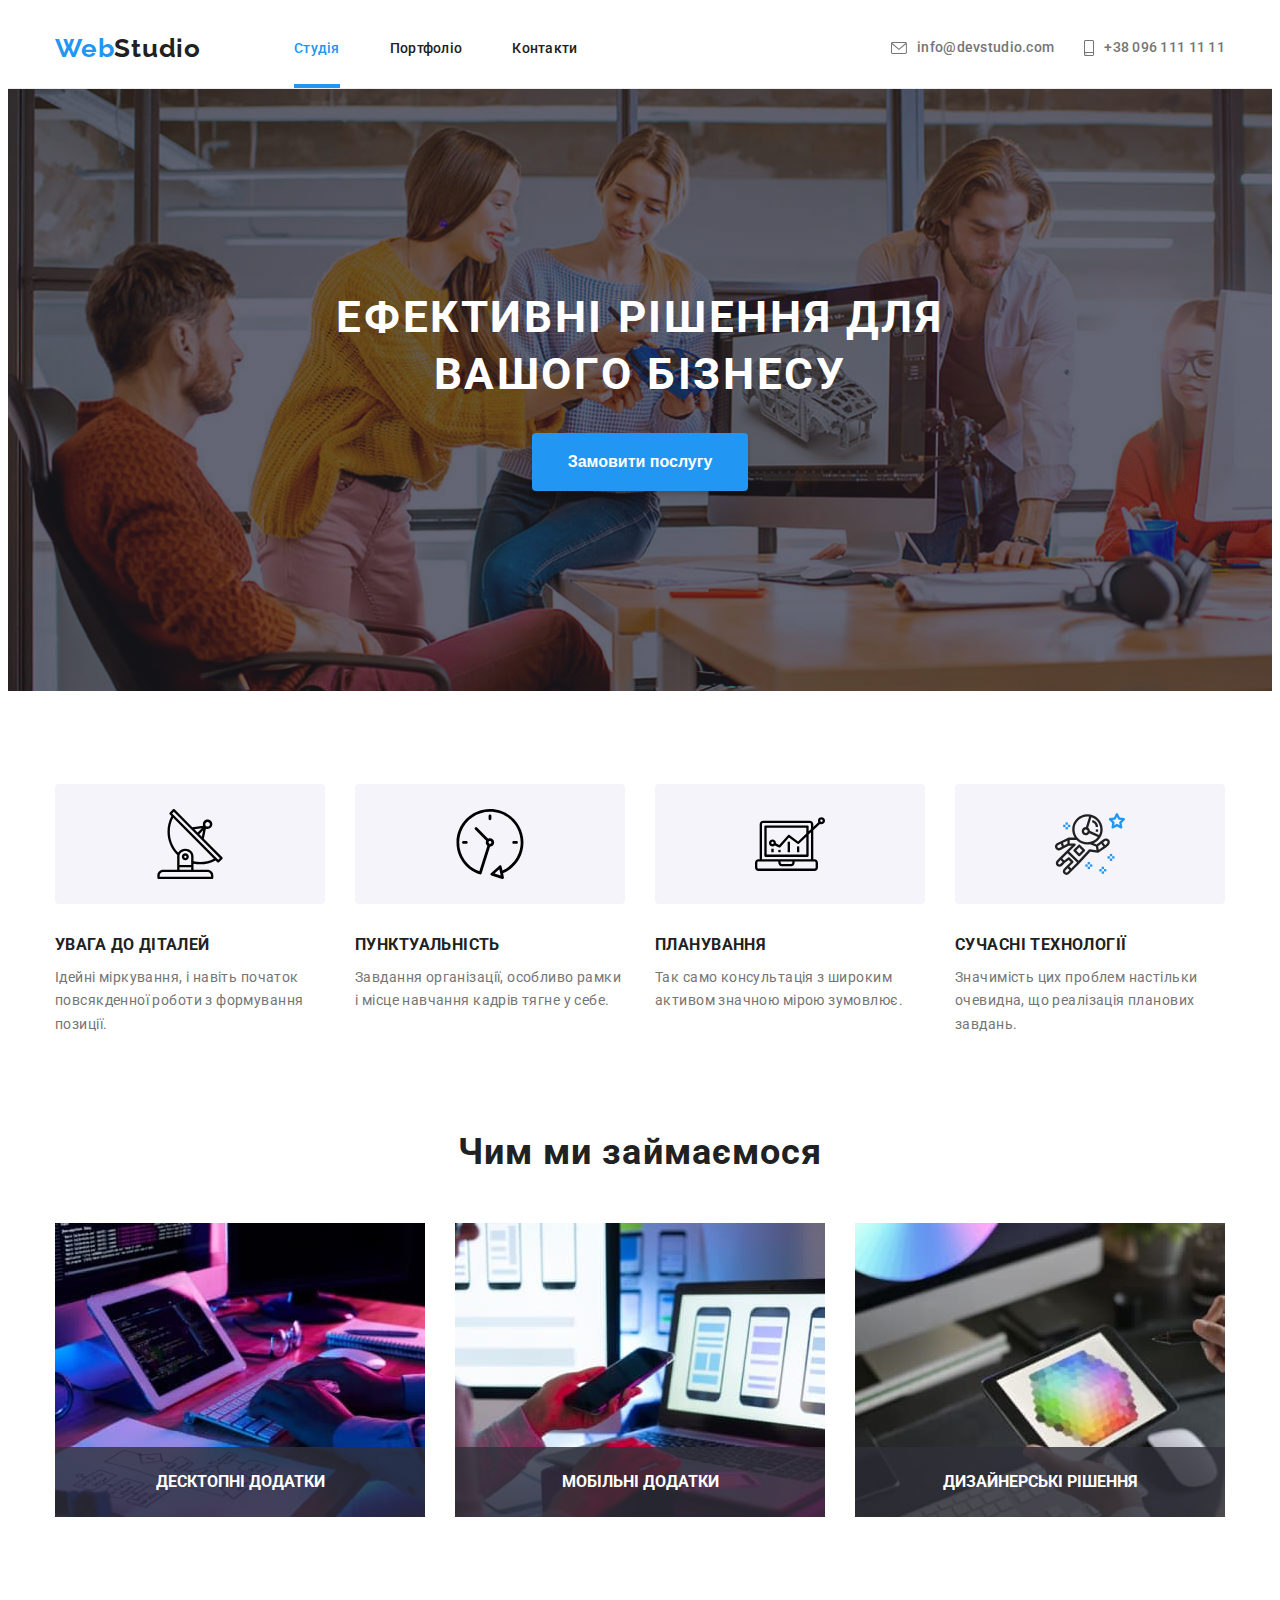
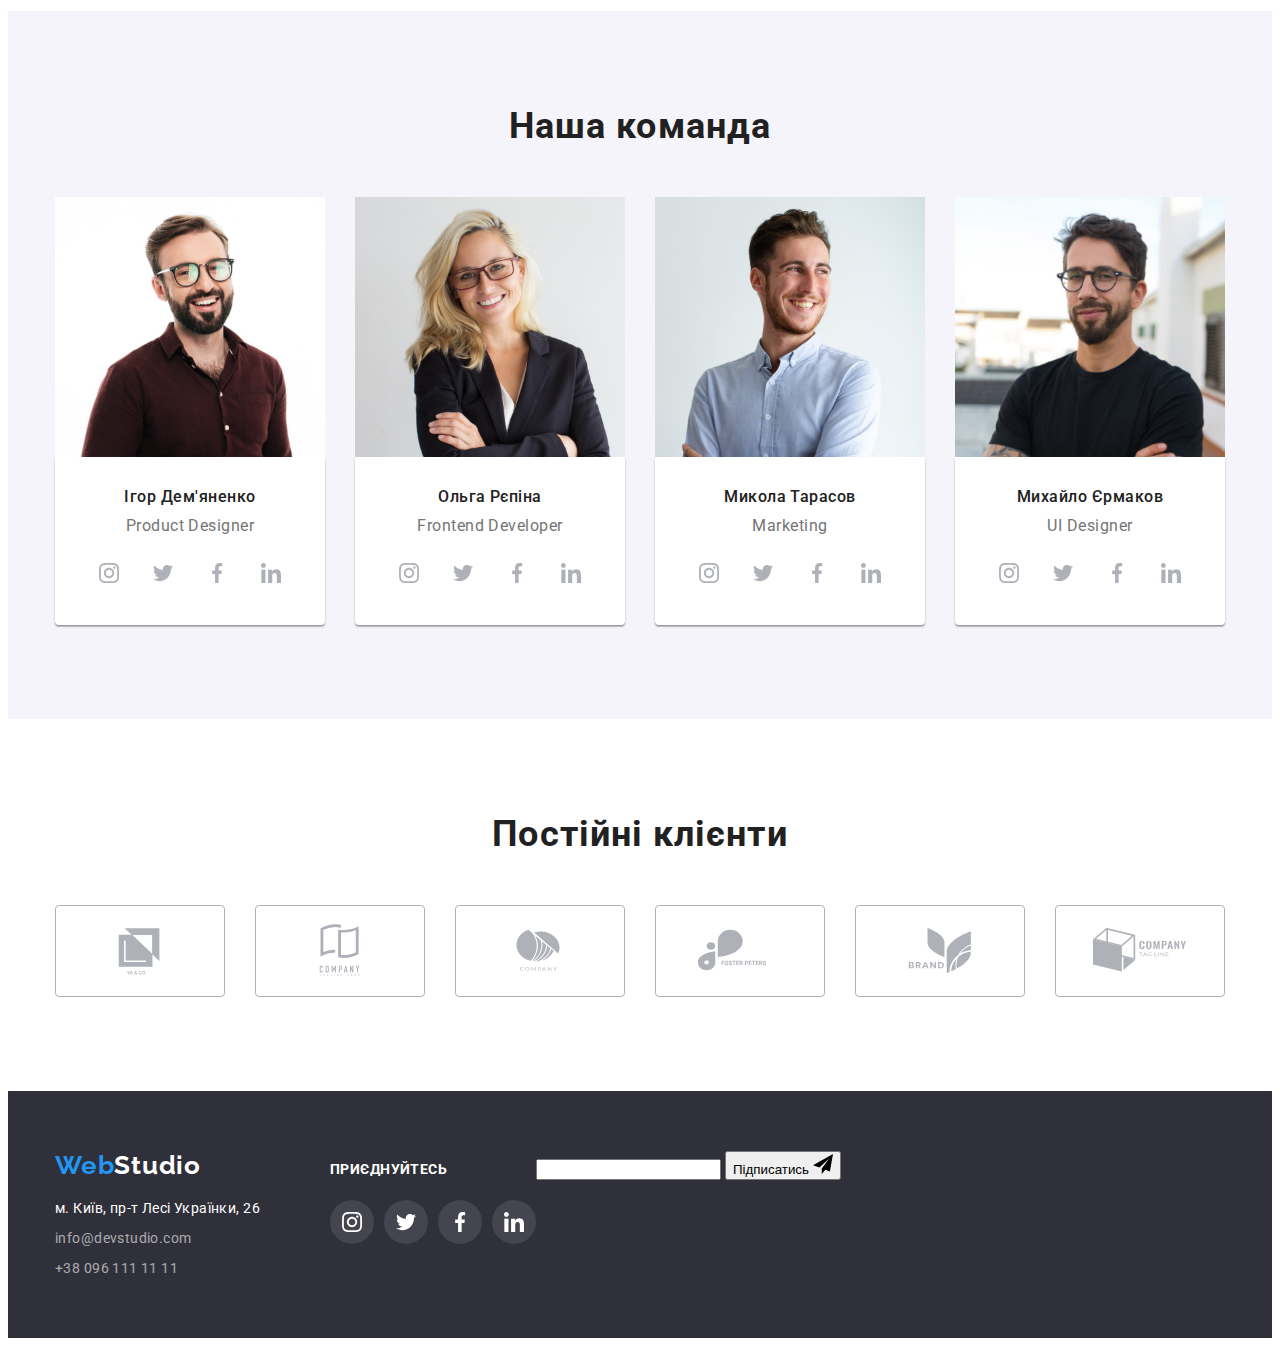
==== index.html @ 36a7de6d "feat: add svg and type a form" ====
<!DOCTYPE html>
<html lang="uk">
  <head>
    <meta charset="UTF-8" />
    <meta http-equiv="X-UA-Compatible" content="IE=edge" />
    <meta name="viewport" content="width=device-width, initial-scale=1.0" />
    <link rel="preconnect" href="https://fonts.googleapis.com" />
    <link rel="preconnect" href="https://fonts.gstatic.com" crossorigin />
    <link
      href="https://fonts.googleapis.com/css2?family=Cinzel:wght@700&family=Montserrat:wght@400;500;700&family=Playfair+Display:wght@700&family=Poppins:wght@400;700&family=Roboto+Serif:opsz,wght@8..144,100&family=Roboto+Slab:wght@900&family=Roboto:wght@400;500;700;900&display=swap"
      rel="stylesheet"
    />
    <link
      href="https://fonts.googleapis.com/css2?family=Cinzel:wght@700&family=Montserrat:wght@400;500;700&family=Playfair+Display:wght@700&family=Poppins:wght@400;700&family=Raleway:wght@700&family=Roboto+Serif:opsz,wght@8..144,100&family=Roboto+Slab:wght@900&family=Roboto:wght@400;500;700;900&display=swap"
      rel="stylesheet"
    />

    <title>Портфоліо WebStudio</title>
    <link
      rel="stylesheet"
      href="https://cdnjs.cloudflare.com/ajax/libs/modern-normalize/1.1.0/modern-normalize.min.css"
      integrity="sha512-wpPYUAdjBVSE4KJnH1VR1HeZfpl1ub8YT/NKx4PuQ5NmX2tKuGu6U/JRp5y+Y8XG2tV+wKQpNHVUX03MfMFn9Q=="
      crossorigin="anonymous"
      referrerpolicy="no-referrer"
    />
    <link rel="stylesheet" href="./css/style.css" />
  </head>
  <body>
    <header class="header">
      <div class="container header-container">
        <nav class="nav">
          <a class="nav_link_logo" href="./index.html"
            ><span class="current">Web</span>Studio</a
          >
          <ul class="nav-item">
            <li class="nav_list">
              <a class="nav_link_menu current lineal" href="./index.html"
                >Студія</a
              >
            </li>
            <li class="nav_list">
              <a class="nav_link_menu" href="portfolio.html">Портфоліо</a>
            </li>
            <li class="nav_list">
              <a class="nav_link_menu" href="#">Контакти</a>
            </li>
          </ul>
        </nav>
        <ul class="header-contact">
          <li class="header_list_email">
            <a class="header_link_email" href="mailto:info@devstudio.com">
              <svg class="email-img" width="16" height="12">
                <use href="./image/sprite.svg#icon-header-mail"></use>
              </svg>

              info@devstudio.com</a
            >
          </li>
          <li class="header_list_tel">
            <a class="header_link_tel" href="tel:+380961111111">
              <svg class="email-tel" width="10" height="16">
                <use href="./image/sprite.svg#icon-header-smartphone"></use>
              </svg>
              +38 096 111 11 11</a
            >
          </li>
        </ul>
      </div>
    </header>
    <main>
      <section class="contact">
        <div class="container contact_container">
          <h1 class="contact_title">Ефективні рішення для вашого бізнесу</h1>
          <button data-modal-open class="contact_btn" type="button">
            Замовити послугу
          </button>
        </div>
      </section>
      <section class="about section">
        <div class="container">
          <h2 class="about_title visually-hidden">Наші переваги</h2>
          <ul class="about_item">
            <li class="about_list_feature">
              <div class="about_link_item">
                <svg class="about_icon" width="70px" height="70px">
                  <use href="./image/sprite.svg#icon-section-antenna"></use>
                </svg>
              </div>
              <h3 class="about_feature_title">Увага до діталей</h3>
              <p class="descript_text">
                Ідейні міркування, і навіть початок повсякденної роботи з
                формування позиції.
              </p>
            </li>
            <li class="about_list_feature">
              <div class="about_link_item">
                <svg class="about_icon" width="70px" height="70px">
                  <use href="./image/sprite.svg#icon-section-clock"></use>
                </svg>
              </div>
              <h3 class="about_feature_title">Пунктуальність</h3>
              <p class="descript_text">
                Завдання організації, особливо рамки і місце навчання кадрів
                тягне у себе.
              </p>
            </li>
            <li class="about_list_feature">
              <div class="about_link_item">
                <svg class="about_icon" width="70px" height="70px">
                  <use href="./image/sprite.svg#icon-section-diagram"></use>
                </svg>
              </div>
              <h3 class="about_feature_title">Планування</h3>
              <p class="descript_text">
                Так само консультація з широким активом значною мірою зумовлює.
              </p>
            </li>

            <li class="about_list_feature">
              <div class="about_link_item">
                <svg class="about_icon" width="70px" height="70px">
                  <use href="./image/sprite.svg#icon-section-astronaut"></use>
                </svg>
              </div>
              <h3 class="about_feature_title">Сучасні технології</h3>
              <p class="descript_text">
                Значимість цих проблем настільки очевидна, що реалізація
                планових завдань.
              </p>
            </li>
          </ul>
        </div>
      </section>
      <section class="work">
        <div class="container">
          <h2 class="work_title title">Чим ми займаємося</h2>
          <ul class="work-item">
            <li class="work_list_img">
              <div class="work_relative_img">
                <img
                  class="work_picture_img"
                  src="./image/code-on-tablet.jpg"
                  alt="programming on tablet"
                  width="370"
                  height="294"
                />
                <div class="work_absolute_title">
                  <h3 class="about_feature_title work_feature_title">
                    Десктопні додатки
                  </h3>
                </div>
              </div>
            </li>
            <li class="work_list_img">
              <div class="work_relative_img">
                <img
                  class="work_picture_img"
                  src="./image/phone-on-laptop.jpg"
                  alt="programming on laptop"
                  width="370"
                  height="294"
                />
                <div class="work_absolute_title">
                  <h3 class="about_feature_title work_feature_title">
                    Мобільні додатки
                  </h3>
                </div>
              </div>
            </li>
            <li class="work_list_img">
              <div class="work_relative_img">
                <img
                  class="work_picture_img"
                  src="./image/color-palette.jpg"
                  alt="color palette"
                  width="370"
                  height="294"
                />
                <div class="work_absolute_title">
                  <h3 class="about_feature_title work_feature_title">
                    Дизайнерські рішення
                  </h3>
                </div>
              </div>
            </li>
          </ul>
        </div>
      </section>
      <section class="teams section">
        <div class="container">
          <h2 class="teams_title title">Наша команда</h2>

          <ul class="team_list">
            <li class="teams_item">
              <img
                class="teams_photo"
                src="./image/photo-product-designer.jpg"
                alt="Product Designer"
                width="270"
                height="260"
              />

              <div class="team_member_card">
                <h3 class="teams_name">Ігор Дем'яненко</h3>

                <p class="teams_position">Product Designer</p>
                <ul class="team_list_icon">
                  <li class="team_item_icon">
                    <a
                      href="https://www.instagram.com/"
                      class="teams_link_icon"
                    >
                      <svg class="teams_icon" width="20px" height="20px">
                        <use href="./image/sprite.svg#icon-instagram"></use>
                      </svg>
                    </a>
                  </li>
                  <li class="team_item_icon">
                    <a href="https://twitter.com" class="teams_link_icon">
                      <svg class="teams_icon" width="20px" height="20px">
                        <use href="./image/sprite.svg#icon-twitter"></use>
                      </svg>
                    </a>
                  </li>
                  <li class="team_item_icon">
                    <a href="https://www.facebook.com/" class="teams_link_icon">
                      <svg class="teams_icon" width="20px" height="20px">
                        <use href="./image/sprite.svg#icon-facebook"></use>
                      </svg>
                    </a>
                  </li>
                  <li class="team_item_icon">
                    <a href="https://www.linkedin.com/" class="teams_link_icon">
                      <svg class="teams_icon" width="20px" height="20px">
                        <use href="./image/sprite.svg#icon-linkedin"></use>
                      </svg>
                    </a>
                  </li>
                </ul>
              </div>
            </li>
            <li class="teams_item">
              <img
                class="teams_photo"
                src="./image/photo-frontend-developer.jpg"
                alt="Frontend Develope"
                width="270"
                height="260"
              />
              <div class="team_member_card">
                <h3 class="teams_name">Ольга Рєпіна</h3>
                <p class="teams_position">Frontend Developer</p>
                <ul class="team_list_icon">
                  <li class="team_item_icon">
                    <a
                      href="https://www.instagram.com/"
                      class="teams_link_icon"
                    >
                      <svg class="teams_icon" width="20px" height="20px">
                        <use href="./image/sprite.svg#icon-instagram"></use>
                      </svg>
                    </a>
                  </li>
                  <li class="team_item_icon">
                    <a href="https://twitter.com" class="teams_link_icon">
                      <svg class="teams_icon" width="20px" height="20px">
                        <use href="./image/sprite.svg#icon-twitter"></use>
                      </svg>
                    </a>
                  </li>
                  <li class="team_item_icon">
                    <a href="https://www.facebook.com/" class="teams_link_icon">
                      <svg class="teams_icon" width="20px" height="20px">
                        <use href="./image/sprite.svg#icon-facebook"></use>
                      </svg>
                    </a>
                  </li>
                  <li class="team_item_icon">
                    <a href="https://www.linkedin.com/" class="teams_link_icon">
                      <svg class="teams_icon" width="20px" height="20px">
                        <use href="./image/sprite.svg#icon-linkedin"></use>
                      </svg>
                    </a>
                  </li>
                </ul>
              </div>
            </li>
            <li class="teams_item">
              <img
                class="teams_photo"
                src="./image/photo-marketing.jpg"
                alt="Marketing"
                width="270"
                height="260"
              />
              <div class="team_member_card">
                <h3 class="teams_name">Микола Тарасов</h3>
                <p class="teams_position">Marketing</p>
                <ul class="team_list_icon">
                  <li class="team_item_icon">
                    <a
                      href="https://www.instagram.com/"
                      class="teams_link_icon"
                    >
                      <svg class="teams_icon" width="20px" height="20px">
                        <use href="./image/sprite.svg#icon-instagram"></use>
                      </svg>
                    </a>
                  </li>
                  <li class="team_item_icon">
                    <a href="https://twitter.com" class="teams_link_icon">
                      <svg class="teams_icon" width="20px" height="20px">
                        <use href="./image/sprite.svg#icon-twitter"></use>
                      </svg>
                    </a>
                  </li>
                  <li class="team_item_icon">
                    <a href="https://www.facebook.com/" class="teams_link_icon">
                      <svg class="teams_icon" width="20px" height="20px">
                        <use href="./image/sprite.svg#icon-facebook"></use>
                      </svg>
                    </a>
                  </li>
                  <li class="team_item_icon">
                    <a href="https://www.linkedin.com/" class="teams_link_icon">
                      <svg class="teams_icon" width="20px" height="20px">
                        <use href="./image/sprite.svg#icon-linkedin"></use>
                      </svg>
                    </a>
                  </li>
                </ul>
              </div>
            </li>
            <li class="teams_item">
              <img
                class="teams_photo"
                src="./image/photo-designer.jpg"
                alt="UI Designer"
                width="270"
                height="260"
              />
              <div class="team_member_card">
                <h3 class="teams_name">Михайло Єрмаков</h3>
                <p class="teams_position">UI Designer</p>
                <ul class="team_list_icon">
                  <li class="team_item_icon">
                    <a
                      href="https://www.instagram.com/"
                      class="teams_link_icon"
                    >
                      <svg class="teams_icon" width="20px" height="20px">
                        <use href="./image/sprite.svg#icon-instagram"></use>
                      </svg>
                    </a>
                  </li>
                  <li class="team_item_icon">
                    <a href="https://twitter.com" class="teams_link_icon">
                      <svg class="teams_icon" width="20px" height="20px">
                        <use href="./image/sprite.svg#icon-twitter"></use>
                      </svg>
                    </a>
                  </li>
                  <li class="team_item_icon">
                    <a href="https://www.facebook.com/" class="teams_link_icon">
                      <svg class="teams_icon" width="20px" height="20px">
                        <use href="./image/sprite.svg#icon-facebook"></use>
                      </svg>
                    </a>
                  </li>
                  <li class="team_item_icon">
                    <a href="https://www.linkedin.com/" class="teams_link_icon">
                      <svg class="teams_icon" width="20px" height="20px">
                        <use href="./image/sprite.svg#icon-linkedin"></use>
                      </svg>
                    </a>
                  </li>
                </ul>
              </div>
            </li>
          </ul>
        </div>
      </section>
      <section class="partner section">
        <div class="container">
          <h2 class="title">Постійні клієнти</h2>
          <ul class="partner_list">
            <li class="partner_item">
              <a href="#" class="partner_link">
                <svg class="partner_icon">
                  <use href="./image/sprite.svg#icon-Logo-work-a"></use>
                </svg>
              </a>
            </li>
            <li class="partner_item">
              <a href="#" class="partner_link">
                <svg class="partner_icon">
                  <use href="./image/sprite.svg#icon-Logo-work-b"></use>
                </svg>
              </a>
            </li>
            <li class="partner_item">
              <a href="#" class="partner_link">
                <svg class="partner_icon">
                  <use href="./image/sprite.svg#icon-Logo-work-c"></use>
                </svg>
              </a>
            </li>
            <li class="partner_item">
              <a href="#" class="partner_link">
                <svg class="partner_icon">
                  <use href="./image/sprite.svg#icon-Logo-work-d"></use>
                </svg>
              </a>
            </li>
            <li class="partner_item">
              <a href="#" class="partner_link">
                <svg class="partner_icon">
                  <use href="./image/sprite.svg#icon-Logo-work-e"></use>
                </svg>
              </a>
            </li>
            <li class="partner_item">
              <a href="#" class="partner_link">
                <svg class="partner_icon">
                  <use href="./image/sprite.svg#icon-Logo-work-h"></use>
                </svg>
              </a>
            </li>
          </ul>
        </div>
      </section>
    </main>

    <footer class="footer">
      <div class="container flex">
        <div class="footer_address_container">
          <a href="./index.html" class="footer_logo_link"
            ><span class="footer_logo_link current">Web</span>Studio</a
          >

          <address>
            <ul class="address_list">
              <li class="address_city_item">
                <a
                  class="address_link"
                  href="https://goo.gl/maps/CPtrU1FHBa2aNyZL9"
                  target="_blank"
                  rel="noopener noreferrer nofollow"
                  >м. Київ, пр-т Лесі Українки, 26</a
                >
              </li>
              <li class="address_item">
                <a class="footer_contact" href="mailto:info@devstudio.com"
                  >info@devstudio.com</a
                >
              </li>
              <li class="footer_list_contact">
                <a class="footer_contact" href="tel:+380961111111"
                  >+38 096 111 11 11</a
                >
              </li>
            </ul>
          </address>
        </div>
        <div class="footer_social_container">
          <h3 class="footer_social_title">приєднуйтесь</h3>
          <ul class="footer_social_list">
            <li class="social_item">
              <a href="" class="social_link teams_link_icon">
                <svg class="social_icon" width="20px" height="20px">
                  <use href="./image/sprite.svg#icon-instagram"></use>
                </svg>
              </a>
            </li>
            <li class="social_item">
              <a href="" class="social_link teams_link_icon">
                <svg class="social_icon" width="20px" height="20px">
                  <use href="./image/sprite.svg#icon-twitter"></use>
                </svg>
              </a>
            </li>
            <li class="social_item">
              <a href="" class="social_link teams_link_icon">
                <svg class="social_icon" width="20px" height="20px">
                  <use href="./image/sprite.svg#icon-facebook"></use>
                </svg>
              </a>
            </li>
            <li class="social_item">
              <a href="" class="social_link teams_link_icon">
                <svg class="social_icon" width="20px" height="20px">
                  <use href="./image/sprite.svg#icon-linkedin"></use>
                </svg>
              </a>
            </li>
          </ul>
        </div>
        <form class="is-speaker-form">
          <label for="mail"></label>
          <input type="email" name="mail" id="mail" />
          <button type="submit">
            Підписатись
            <a href="" class="">
              <svg class="social_icon" width="20px" height="20px">
                <use href="./image/sprite.svg#icon-telegram"></use>
              </svg>
            </a>
          </button>
        </form>
      </div>
    </footer>

    <div data-modal class="backdrop is-hidden">
      <div class="modal">
        <button data-modal-close class="btn_close_modal">✕</button>
      </div>
    </div>
    <script src="./js/modal.js"></script>
  </body>
</html>
---- css/style.css ----
:root {
  --color-primary: #212121;
  --color-text-deck: #757575;
  --color-invert: #fff;
  --color-opacity: rgba(255, 255, 255, 0.6);
  --color-action: #2196f3;
  --color-background-primary: #fff;
  --color-background-second: #2f303a;
  --color-background-brand: #f5f4fa;
  --color-background-action: #2196f3;
  --background-color-even: #188ce8;
  --color-border-one: #eeeeee;
  --color-fill-svg: #afb1b8;
  --color-background-animation: rgba(33, 150, 243, 0.9);
  --color-backdrop: rgba(0, 0, 0, 0.2);
  --timing-function: cubic-bezier(0.4, 0, 0.2, 1);
}
html {
  box-sizing: border-box;
}
*,
*::before,
*::after {
  box-sizing: border-box;
}
h1,
h2,
h3,
h4,
h5,
h6,
p,
ul,
li {
  margin-top: 0;
  margin-bottom: 0;
  padding-left: 0;
  padding-right: 0;
}
body {
  font-family: "Roboto", sans-serif;
  background-color: var(--primary-white-color);
}

a {
  text-decoration: none;
}
li {
  list-style-type: none;
}
img {
  display: block;
}
.visually-hidden {
  white-space: nowrap;
  width: 1px;
  height: 1px;
  overflow: hidden;
  border: 0;
  padding: 0;
  clip: rect(0 0 0 0);
  clip-path: inset(50%);
  margin: -1px;
}
.section {
  padding-top: 94px;
  padding-bottom: 94px;
}
.title {
  margin-bottom: 50px;
  font-weight: 700;
  font-size: 36px;
  line-height: 42px;
  text-align: center;
  letter-spacing: 0.03em;

  color: var(--color-primary);
}
.container {
  width: 1200px;
  margin: 0 auto;
  padding-left: 15px;
  padding-right: 15px;
}
.header {
  border-bottom: 1px solid #ececec;
}
.header-container {
  display: flex;
  align-items: center;
}
.nav {
  display: flex;
  align-items: center;
  padding-left: 0;
}

.nav-item {
  display: flex;
}
.nav_link_logo {
  margin-right: 93px;
  font-family: "Raleway", sans-serif;
  font-weight: 700;
  font-size: 26px;
  line-height: 1;
  letter-spacing: 0.03em;

  color: var(--color-primary);
  transition: color 250ms var(--timing-function);
}
.nav_link_logo .current:hover,
.nav_link_logo .current:focus {
  color: var(--background-color-even);
}
.nav_link_logo .current {
  color: var(--color-action);
}

.nav_link_menu {
  position: relative;
  padding-top: 32px;
  padding-bottom: 32px;

  display: block;
  color: var(--color-primary);
  font-weight: 500;
  font-size: 14px;
  line-height: 16px;
  letter-spacing: 0.02em;

  transition: color 250ms var(--timing-function);
}

.nav_link_menu.current {
  color: var(--color-action);
}
.nav_link_menu.current.lineal::after {
  position: absolute;
  left: 0;
  bottom: 0;
  content: "";
  display: block;
  width: 100%;
  height: 4px;
  background-color: var(--color-background-action);

  /* transition: opacity 250ms var(--timing-function); */
}

.nav_list:not(:last-of-type) {
  margin-right: 50px;
}
.nav_list .nav_link_menu:hover,
.nav_list .nav_link_menu:focus {
  color: var(--background-color-even);
}

.header-contact {
  display: flex;
  padding-left: 0;
  margin-top: 0;
  margin-left: auto;
}
.email-img,
.email-tel {
  margin-right: 10px;
  fill: var(--color-text-deck);
  transition: fill 250ms var(--timing-function);
}
/* .email-img:hover,
.email-img:focus,
.email-tel:hover,
.email-tel:focus {
  fill: var(--color-action);
} */

.header_link_email:hover .email-img,
.header_link_email:focus .email-img,
.header_link_tel:hover .email-tel,
.header_link_tel:focus .email-tel {
  fill: var(--color-action);
}

.header_list_email {
  margin-left: auto;
}
.header_link_email {
  display: flex;
  align-items: center;
  font-weight: 500;
  font-size: 14px;
  line-height: 1.13;
  letter-spacing: 0.02em;

  color: var(--color-text-deck);
  transition: color 250ms var(--timing-function);
}
.header_list_tel {
  margin-left: 30px;
}
.header_link_tel {
  display: flex;
  align-items: center;
  font-weight: 500;
  font-size: 14px;
  line-height: 1.13;
  letter-spacing: 0.02em;

  color: var(--color-text-deck);
  transition: color 250ms var(--timing-function);
}
.header_link_tel:hover,
.header_link_email:hover,
.header_link_tel:focus,
.header_link_email:focus {
  color: var(--background-color-even);
}

.contact {
  max-width: 1600px;
  margin: 0 auto;

  padding-top: 200px;
  padding-bottom: 200px;
  background-color: var(--color-background-second);

  background-image: linear-gradient(
      rgba(47, 48, 58, 0.4),
      rgba(47, 48, 58, 0.4)
    ),
    url(../image/change-4/background-image-contact.png);
  background-repeat: no-repeat;
  background-position: left center;
  background-size: cover;

  color: var(--color-invert);
}

.contact_title {
  max-width: 700px;
  margin: 0 auto;
  margin-bottom: 30px;

  font-size: 44px;
  line-height: 1.3;
  letter-spacing: 0.06em;
  text-transform: uppercase;
  text-align: center;

  color: var(--color-invert);
}
.contact_btn {
  display: block;
  margin: 0 auto;
  min-width: 216px;
  padding: 10px 22px 10px 22px;
  border: 4px solid var(--color-action);
  border-radius: 4px;
  box-shadow: 0px 4px 4px rgba(0, 0, 0, 0.15);
  background-color: var(--color-background-action);
  color: var(--color-invert);

  font-weight: 700;
  font-size: 16px;
  line-height: 1.87;

  transition: background-color 250ms var(--timing-function);
}
.contact_btn:hover,
.contact_btn:focus {
  background-color: var(--background-color-even);
}
.about_item {
  display: flex;
}
.about_list_feature:not(:last-of-type) {
  margin-right: 30px;
}
.about_list_feature {
  max-width: 270px;
  text-align: left;
  font-size: 14px;
  letter-spacing: 0.03em;
}
/* 4e */
.about_link_item {
  display: flex;
  justify-content: center;
  align-items: center;

  height: 120px;
  margin-bottom: 30px;
  background-color: var(--color-background-brand);
  border-radius: 4px;
}

.about_feature_title {
  margin-bottom: 10px;

  font-weight: 700;
  line-height: 1.3;
  text-transform: uppercase;

  color: var(--color-primary);
}
.descript_text {
  font-weight: 400;
  line-height: 1.7;

  color: var(--color-text-deck);
}
.work {
  padding-bottom: 94px;
}

.work_relative_img {
  position: relative;
}

.work_list_img {
  margin-left: 30px;
  margin-top: 30px;
  flex-basis: calc((100% - 90px) / 3);
}
.work-item {
  display: flex;
  flex-wrap: wrap;
  margin-left: -30px;
  margin-top: -30px;
}
.work_absolute_title {
  position: absolute;
  bottom: 0;
  right: 0;

  width: 370px;
  height: 70px;
  display: flex;
  align-items: center;
  justify-content: center;
  background: rgba(47, 48, 58, 0.8);
}

.work_feature_title {
  margin-bottom: unset;
  font-size: 16px;
  color: var(--color-background-primary);
}

.teams {
  font-family: "Roboto";
  background-color: var(--color-background-brand);
}

.team_list {
  padding-left: 0;
  display: flex;
  flex-wrap: wrap;
  margin-left: -30px;
  margin-top: -30px;
  /*  2й спосіб*/
}
/* .teams_item:not(:nth-child(4n)) {
  margin-right: 30px;
} */
.teams_item {
  margin-left: 30px;
  margin-top: 30px;
  flex-basis: calc((100% - 120px) / 4);
  background: var(--color-background-primary);
}

.team_member_card {
  padding-top: 30px;
  padding-bottom: 30px;
  background: var(--color-background-primary);

  box-shadow: 0px 1px 3px rgba(0, 0, 0, 0.12), 0px 1px 1px rgba(0, 0, 0, 0.14),
    0px 2px 1px rgba(0, 0, 0, 0.2);
  border-radius: 0px 0px 4px 4px;
}
.teams_name {
  margin-bottom: 10px;

  font-weight: 500;
  font-size: 16px;
  line-height: 1.2;

  text-align: center;
  letter-spacing: 0.03em;

  color: var(--color-primary);
}
.teams_position {
  font-weight: 400;
  font-size: 16px;
  line-height: 1.2;

  text-align: center;
  letter-spacing: 0.03em;

  color: var(--color-text-deck);
}
/* 4e */
.team_list_icon {
  display: flex;
  margin-top: 16px;
  justify-content: center;
}
.teams_link_icon {
  width: 44px;
  height: 44px;
  border-radius: 44px;
  display: flex;
  justify-content: center;
  align-items: center;
  background-color: var(--color-background-primary);

  transition: background-color 250ms var(--timing-function);
}
.teams_link_icon:hover,
.teams_link_icon:focus {
  background-color: var(--color-action);
}
.teams_icon {
  fill: var(--color-fill-svg);
  transition: fill 250ms var(--timing-function);
}
.teams_link_icon:hover .teams_icon,
.teams_link_icon:focus .teams_icon {
  fill: var(--color-background-primary);
}

.team_item_icon:not(:last-of-type) {
  margin-right: 10px;
}

.partner_list {
  display: flex;
}

.partner_item {
  width: 170px;
  height: 92px;
}

.partner_link {
  width: 100%;
  height: 100%;
  display: flex;
  align-items: center;
  justify-content: center;
  border-radius: 4px;

  border: 1px solid var(--color-fill-svg);
  transition: border 250ms var(--timing-function);
}
.partner_item:hover .partner_link,
.partner_item:focus .partner_link {
  border: 1px solid var(--color-action);
}

.partner_item:not(:last-of-type) {
  margin-right: 30px;
}

.partner_icon {
  width: 106px;
  height: 60px;
  fill: var(--color-fill-svg);
  transition: fill 250ms var(--timing-function);
}
.partner_link:hover .partner_icon,
.partner_link:focus .partner_icon {
  fill: var(--color-action);
}

.footer {
  padding: 60px 0;
  background-color: var(--color-background-second);
}

address {
  margin-top: 20px;
}
.footer_address_container {
  margin-right: 70px;
}
.address_list {
  display: block;
  font-style: normal;
}

.footer_logo_link {
  margin-bottom: 20px;

  font-family: "Raleway", sans-serif;
  font-weight: 700;
  font-size: 26px;
  line-height: 1;
  letter-spacing: 0.03em;
  color: var(--color-invert);
}
.footer_logo_link .current {
  color: var(--color-action);
}
.address_list {
  padding-left: 0;
  display: flex;
  flex-direction: column;
  align-items: flex-start;
}
.address_city_item {
  margin-bottom: 9px;
}
.address_item {
  margin-bottom: 9px;
}

.address_link {
  font-weight: 400;
  font-size: 14px;
  line-height: 1.4;
  letter-spacing: 0.03em;

  color: var(--color-invert);
}
.footer_contact {
  font-weight: 400;
  font-size: 14px;
  line-height: 1.4;
  letter-spacing: 0.03em;

  color: var(--color-opacity);
}
.flex {
  display: flex;
  align-items: baseline;
}
.footer_social_list {
  display: flex;
}
.footer_social_title {
  margin-bottom: 20px;
  font-family: "Roboto";
  font-style: normal;
  font-weight: 700;
  font-size: 14px;
  line-height: 1.4;
  letter-spacing: 0.03em;
  text-transform: uppercase;

  color: var(--color-background-primary);
}
.social_item:not(:last-of-type) {
  margin-right: 10px;
}
.social_link {
  background-color: rgba(255, 255, 255, 0.1);
  fill: var(--color-invert);
  transition: background-color 250ms var(--timing-function);
}
.social_link:hover,
.social_link:focus {
  background-color: var(--color-action);
}
/* portfolio css */
.services_list {
  display: flex;
  justify-content: center;
  margin-bottom: 50px;
}
.services_item_btn:not(:last-of-type) {
  margin-right: 10px;
}
.services_btn {
  padding: 6px 26px;
  background: var(--color-background-brand);
  border: var(--color-background-brand);
  border-radius: 4px;

  font-weight: 500;
  font-size: 16px;
  line-height: 1.6;
  text-align: center;
  color: var(--color-primary);
  transition: background-color 250ms var(--timing-function),
    color 250ms var(--timing-function), box-shadow 250ms var(--timing-function);
}
.services_btn:hover,
.services_btn:focus {
  background: var(--color-background-action);

  color: var(--color-background-primary);
  box-shadow: 0px 3px 1px rgba(0, 0, 0, 0.1), 0px 1px 2px rgba(0, 0, 0, 0.08),
    0px 2px 2px rgba(0, 0, 0, 0.12);
  border-radius: 4px;
}
.server_menu {
  display: flex;
  flex-wrap: wrap;
  margin-left: -30px;
  margin-bottom: -30px;
  flex-basis: calc((100% - 90px) / 3);
}
.server_item {
  margin-left: 30px;
  margin-bottom: 30px;
}

.server_overlay {
  position: absolute;
  top: 0;
  left: 0;
  width: 100%;
  height: 100%;
  background-color: var(--color-background-animation);

  transform: translateY(100%);
  transition: transform 250ms var(--timing-function);
}
.server_card:hover .server_overlay {
  transform: translateY(0);
}

.server_relative_img {
  position: relative;
  overflow: hidden;
}

.server_absolute_text {
  position: absolute;
  width: 100%;
  height: 100%;
  top: 50%;
  left: 50%;
  transform: translate(-50%, -50%);

  padding: 63px 24px;
}

.server_text {
  font-family: "Roboto";
  font-weight: 400;
  font-size: 18px;
  line-height: 1.56;
  letter-spacing: 0.03em;
  color: var(--color-background-primary);
}

.card_border {
  padding: 20px 24px;

  background: var(--color-background-primary);
  border: 1px solid var(--color-border-one);
  border-top: none;
}
.server_card {
  transition: box-shadow 250ms var(--timing-function);
}
.server_card:hover .card_border,
.server_card:focus .card_border {
  box-shadow: 0px 1px 1px rgba(0, 0, 0, 0.12), 0px 4px 4px rgba(0, 0, 0, 0.06),
    1px 4px 6px rgba(0, 0, 0, 0.16);
}
.server_card .server_img,
.server_card .card_border {
  box-shadow: 0px 1px 1px rgba(0, 0, 0, 0.12), 0px 0px 0px rgba(0, 0, 0, 0.06);
  transition: box-shadow 250ms var(--timing-function);
}

.server_card:hover .server_img,
.server_card:focus .server_img {
  box-shadow: 0px 1px 1px rgba(0, 0, 0, 0.12), 0px 4px 4px rgba(0, 0, 0, 0.06),
    1px 4px 6px rgba(0, 0, 0, 0.16);
}

/* 
.server_item:hover,
.server_item:focus {
  box-shadow: 0px 1px 1px rgba(0, 0, 0, 0.12), 0px 4px 4px rgba(0, 0, 0, 0.06),
    1px 4px 6px rgba(0, 0, 0, 0.16);
} */
.server_menu_title {
  margin-bottom: 4px;

  font-weight: 700;
  font-size: 18px;
  line-height: 2;
  letter-spacing: 0.06em;
  color: var(--color-primary);
}
.server_menu_descript {
  font-weight: 400;
  font-size: 16px;
  line-height: 1.8;
  letter-spacing: 0.03em;

  color: var(--color-text-deck);
}

.backdrop {
  position: fixed;
  top: 0;
  left: 0;
  width: 100vw;
  height: 100vh;
  background-color: var(--color-backdrop);

  transition: opacity 250ms var(--timing-function),
    visibility 250ms var(--timing-function);
}
.backdrop.is-hidden {
  opacity: 0;
  visibility: hidden;
  pointer-events: none;
}

.backdrop.is-hidden .modal {
  transform: scale(0.9) translate(-50%, -50%);
}
.modal {
  position: absolute;
  top: 50%;
  left: 50%;
  transform: scale(1) translate(-50%, -50%);
  transition: transform 250ms var(--timing-function);

  width: 528px;
  height: 581px;
  background-color: var(--color-background-primary);

  box-shadow: 0px 1px 3px rgba(0, 0, 0, 0.12), 0px 1px 1px rgba(0, 0, 0, 0.14),
    0px 2px 1px rgba(0, 0, 0, 0.2);
  border-radius: 4px;
}
.btn_close_modal {
  position: absolute;
  top: 8px;
  right: 8px;
  padding: 0;
  width: 30px;
  height: 30px;

  border: 1px solid rgba(0, 0, 0, 0.1);
  border-radius: 50%;
  background-color: var(--color-background-primary);
  font-weight: 600;
}
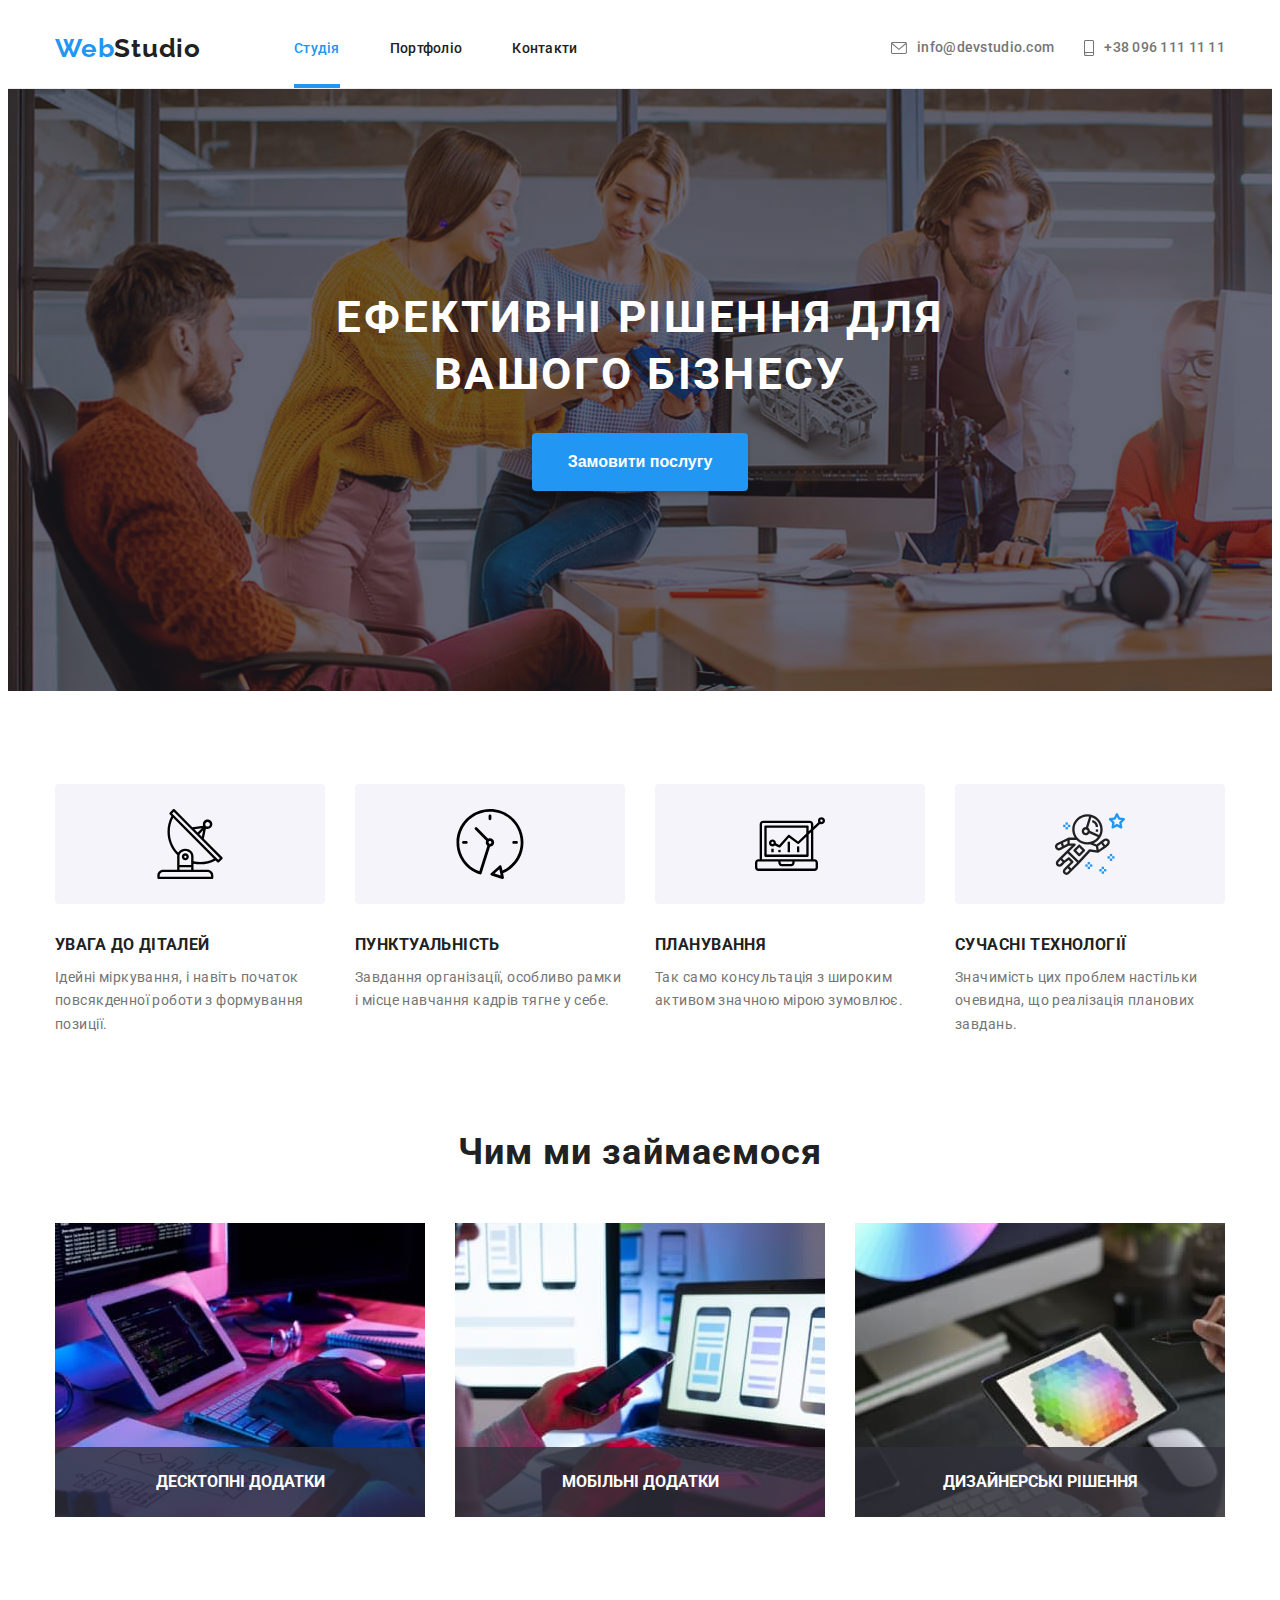
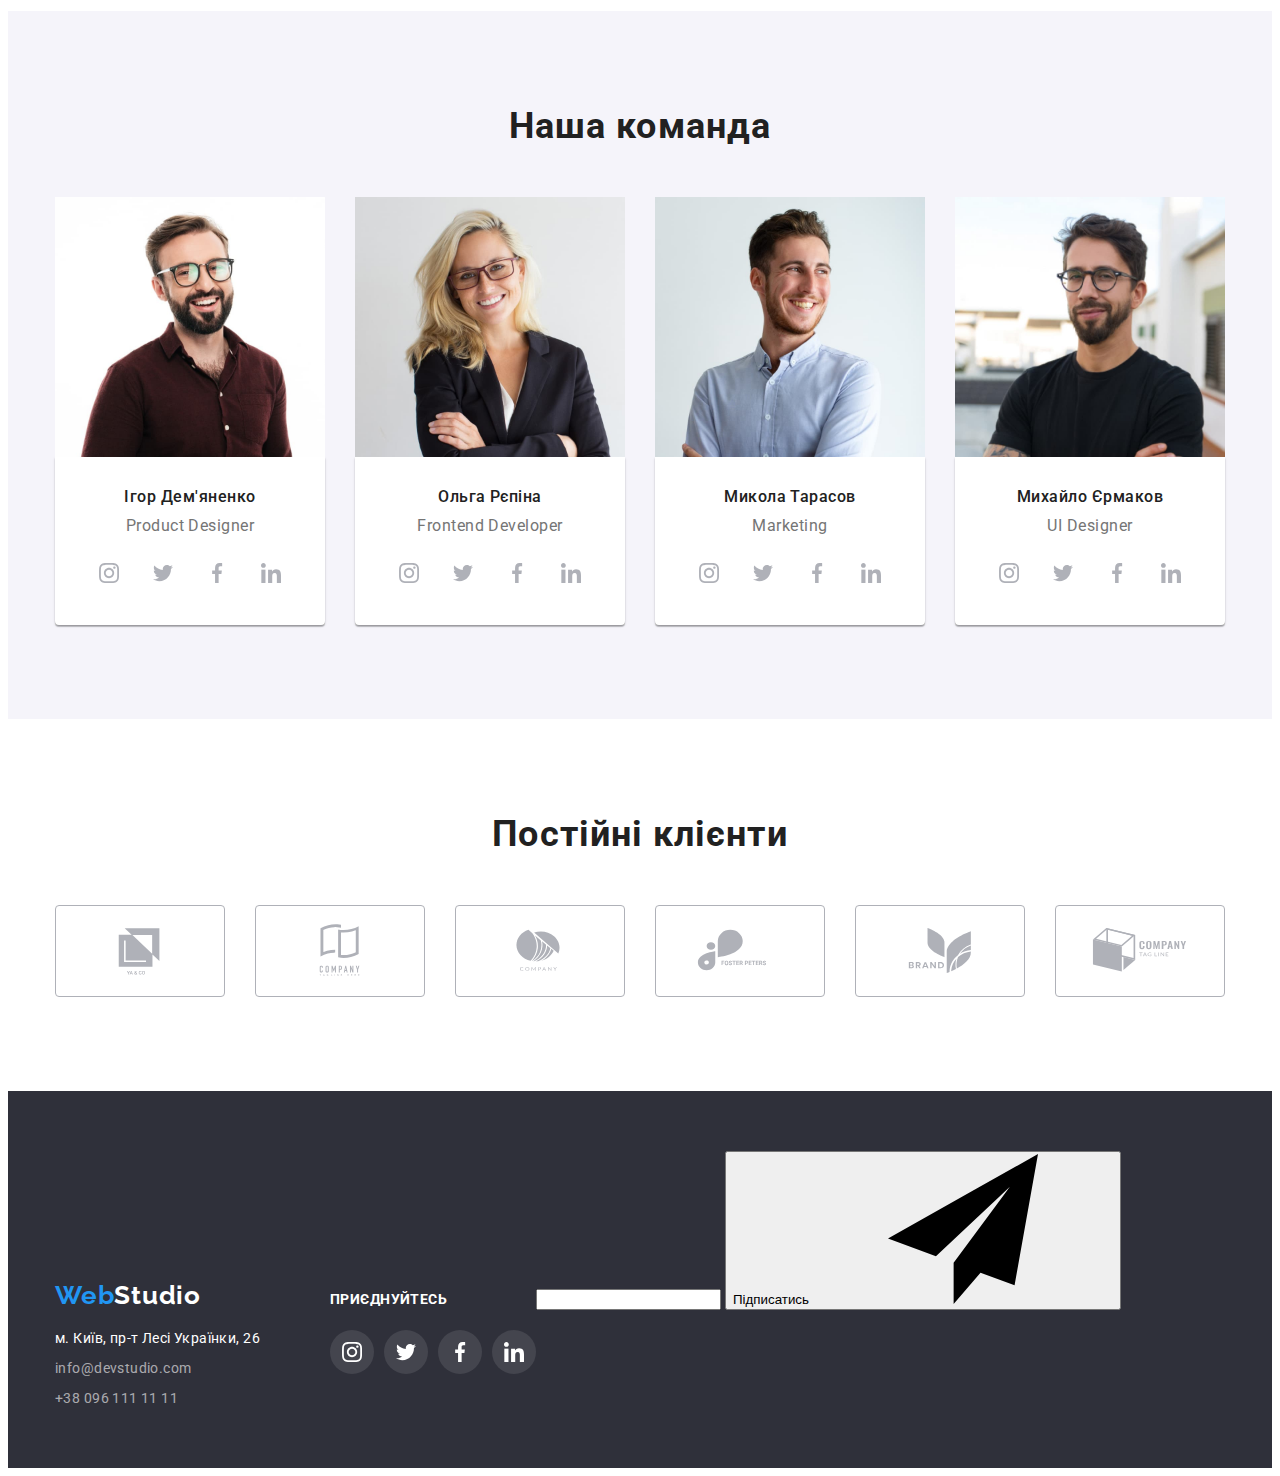
==== commit 5f2487bf: "feat: change modal form css" ====
--- a/index.html
+++ b/index.html
@@ -501,7 +501,7 @@
           <button type="submit">
             Підписатись
             <a href="" class="">
-              <svg class="social_icon" width="20px" height="20px">
+              <svg class="social_icon">
                 <use href="./image/sprite.svg#icon-telegram"></use>
               </svg>
             </a>
@@ -513,6 +513,79 @@
     <div data-modal class="backdrop is-hidden">
       <div class="modal">
         <button data-modal-close class="btn_close_modal">✕</button>
+        <h3 class="form_title">Залиште свої дані, ми вам передзвонимо</h3>
+        <form class="form" autocomplete="off">
+          <div class="form_field">
+            <span class="form_icon">
+              <svg class="icon_svg">
+                <use href="./image/sprite.svg#icon-person"></use>
+              </svg>
+            </span>
+            <label class="form_label" for="name">Ім'я</label>
+
+            <input
+              class="input_form"
+              type="text"
+              name="name"
+              id="name"
+              placeholder=" "
+            />
+          </div>
+          <div class="form_field">
+            <span class="form_icon">
+              <svg class="icon_svg">
+                <use href="./image/sprite.svg#icon-phone"></use>
+              </svg>
+            </span>
+            <label class="form_label" for="phone"> Телефон</label>
+
+            <input
+              class="input_form"
+              type="tel"
+              name="phone"
+              id="phone"
+              placeholder=" "
+            />
+          </div>
+
+          <div class="form_field">
+            <span class="form_icon">
+              <svg class="icon_svg">
+                <use href="./image/sprite.svg#icon-email_black"></use>
+              </svg>
+            </span>
+            <label class="form_label" for="email"> Пошта </label>
+            <input
+              class="input_form"
+              type="email"
+              name="email"
+              id="email"
+              placeholder=" "
+            />
+          </div>
+          <div class="text_comment">
+            <label class="form_label" for="comment"> Коментар</label>
+            <textarea
+              name="comment"
+              id="comment"
+              cols=" "
+              rows=" "
+              placeholder="Введіть текст"
+            ></textarea>
+          </div>
+          <div class="checkbox_submit">
+            <input class="checkbox" type="checkbox" name="policy" id="policy" />
+            <span class="checkbox_icon"></span>
+
+            <label class="label_policy" for="policy"
+              >Погоджуюся з розсилкою та приймаю
+              <a class="policy_link" href="#">Умови договору</a>
+            </label>
+          </div>
+          <div class="submit">
+            <button class="btn_submit" type="submit">Відправити</button>
+          </div>
+        </form>
       </div>
     </div>
     <script src="./js/modal.js"></script>
--- a/css/style.css
+++ b/css/style.css
@@ -168,12 +168,6 @@
   fill: var(--color-text-deck);
   transition: fill 250ms var(--timing-function);
 }
-/* .email-img:hover,
-.email-img:focus,
-.email-tel:hover,
-.email-tel:focus {
-  fill: var(--color-action);
-} */
 
 .header_link_email:hover .email-img,
 .header_link_email:focus .email-img,
@@ -743,8 +737,174 @@
   width: 30px;
   height: 30px;
 
+  font-weight: 600;
   border: 1px solid rgba(0, 0, 0, 0.1);
   border-radius: 50%;
   background-color: var(--color-background-primary);
-  font-weight: 600;
-}
+
+  transition: color 250ms var(--timing-function);
+}
+
+.btn_close_modal:hover,
+.btn_close_modal:focus {
+  color: var(--color-action);
+}
+.form {
+  font-family: "Roboto";
+  padding: 0 40px 40px 40px;
+}
+
+.form_title {
+  padding-top: 40px;
+  margin-bottom: 12px;
+  text-align: center;
+
+  font-weight: 700;
+  font-size: 20px;
+  line-height: 23px;
+  letter-spacing: 0.03em;
+  color: var(--color-primary);
+}
+.form_field {
+  position: relative;
+  margin-bottom: 10px;
+}
+.input_form {
+  display: block;
+  padding-left: 42px;
+  width: 448px;
+  height: 40px;
+
+  border: 1px solid rgba(33, 33, 33, 0.2);
+  border-radius: 4px;
+  transition: border 250ms var(--timing-function),
+    fill 250ms var(--timing-function);
+}
+
+.input_form:hover,
+.input_form:focus {
+  border: 1px solid var(--color-action);
+}
+
+.form_label {
+  margin-bottom: 4px;
+
+  font-weight: 400;
+  font-size: 12px;
+  line-height: 1.1;
+  letter-spacing: 0.01em;
+  color: var(--color-text-deck);
+}
+
+.form_icon {
+  position: absolute;
+  top: 50%;
+  left: 12px;
+
+  display: inline-block;
+  fill: #212121;
+  transition: fill 250ms var(--timing-function);
+}
+
+.form_field:focus-within > .form_icon {
+  fill: var(--color-action);
+}
+.icon_svg {
+  width: 18px;
+  height: 18px;
+}
+
+textarea {
+  margin: 0;
+  padding: 12px 16px;
+  width: 100%;
+  height: 120px;
+
+  border: 1px solid rgba(33, 33, 33, 0.2);
+  border-radius: 4px;
+  transition: border 250ms var(--timing-function);
+  resize: none;
+}
+.form_field textarea:hover,
+.form_field textarea:focus {
+  border: 1px solid var(--color-action);
+}
+.text_comment input::placeholder {
+  color: rgba(117, 117, 117, 0.5);
+  font-size: 12px;
+  line-height: 1.2;
+}
+
+/* hide */
+.checkbox {
+  position: absolute;
+  width: 1px;
+  height: 1px;
+  margin: -1px;
+  border: 0;
+  padding: 0;
+
+  clip: rect(0 0 0 0);
+  overflow: hidden;
+}
+.checkbox_submit {
+  display: flex;
+  justify-content: center;
+  align-items: center;
+
+  margin-top: 20px;
+}
+/* create custom checkbox */
+.checkbox_icon {
+  display: block;
+  width: 16px;
+  height: 15px;
+  margin-right: 8px;
+  border: 2px solid #212121;
+  border-radius: 4px;
+}
+.checkbox:checked + .checkbox_icon {
+  background-color: #2196f3;
+  background-image: url("../image/icon_check.svg");
+  background-repeat: no-repeat;
+  background-size: cover;
+  background-origin: border-box;
+  border-color: #2196f3;
+}
+
+.label_policy {
+  letter-spacing: 0.03em;
+  font-weight: 400;
+  font-size: 14px;
+
+  color: var(--color-text-deck);
+}
+
+.policy_link {
+  text-decoration: underline;
+  color: var(--color-action);
+}
+.submit {
+  display: flex;
+  justify-content: center;
+  margin-top: 30px;
+}
+.btn_submit {
+  padding: 10px 52px;
+
+  font-weight: 700;
+  font-size: 16px;
+  line-height: 1.88;
+  color: var(--color-invert);
+  letter-spacing: 0.06em;
+  background-color: var(--color-action);
+  border-color: var(--color-action);
+
+  box-shadow: 0px 4px 4px rgba(0, 0, 0, 0.15);
+  border-radius: 4px;
+  transition: background-color 250ms var(--timing-function);
+}
+.btn_submit:hover,
+.btn_submit :focus {
+  background-color: var(--background-color-even);
+}
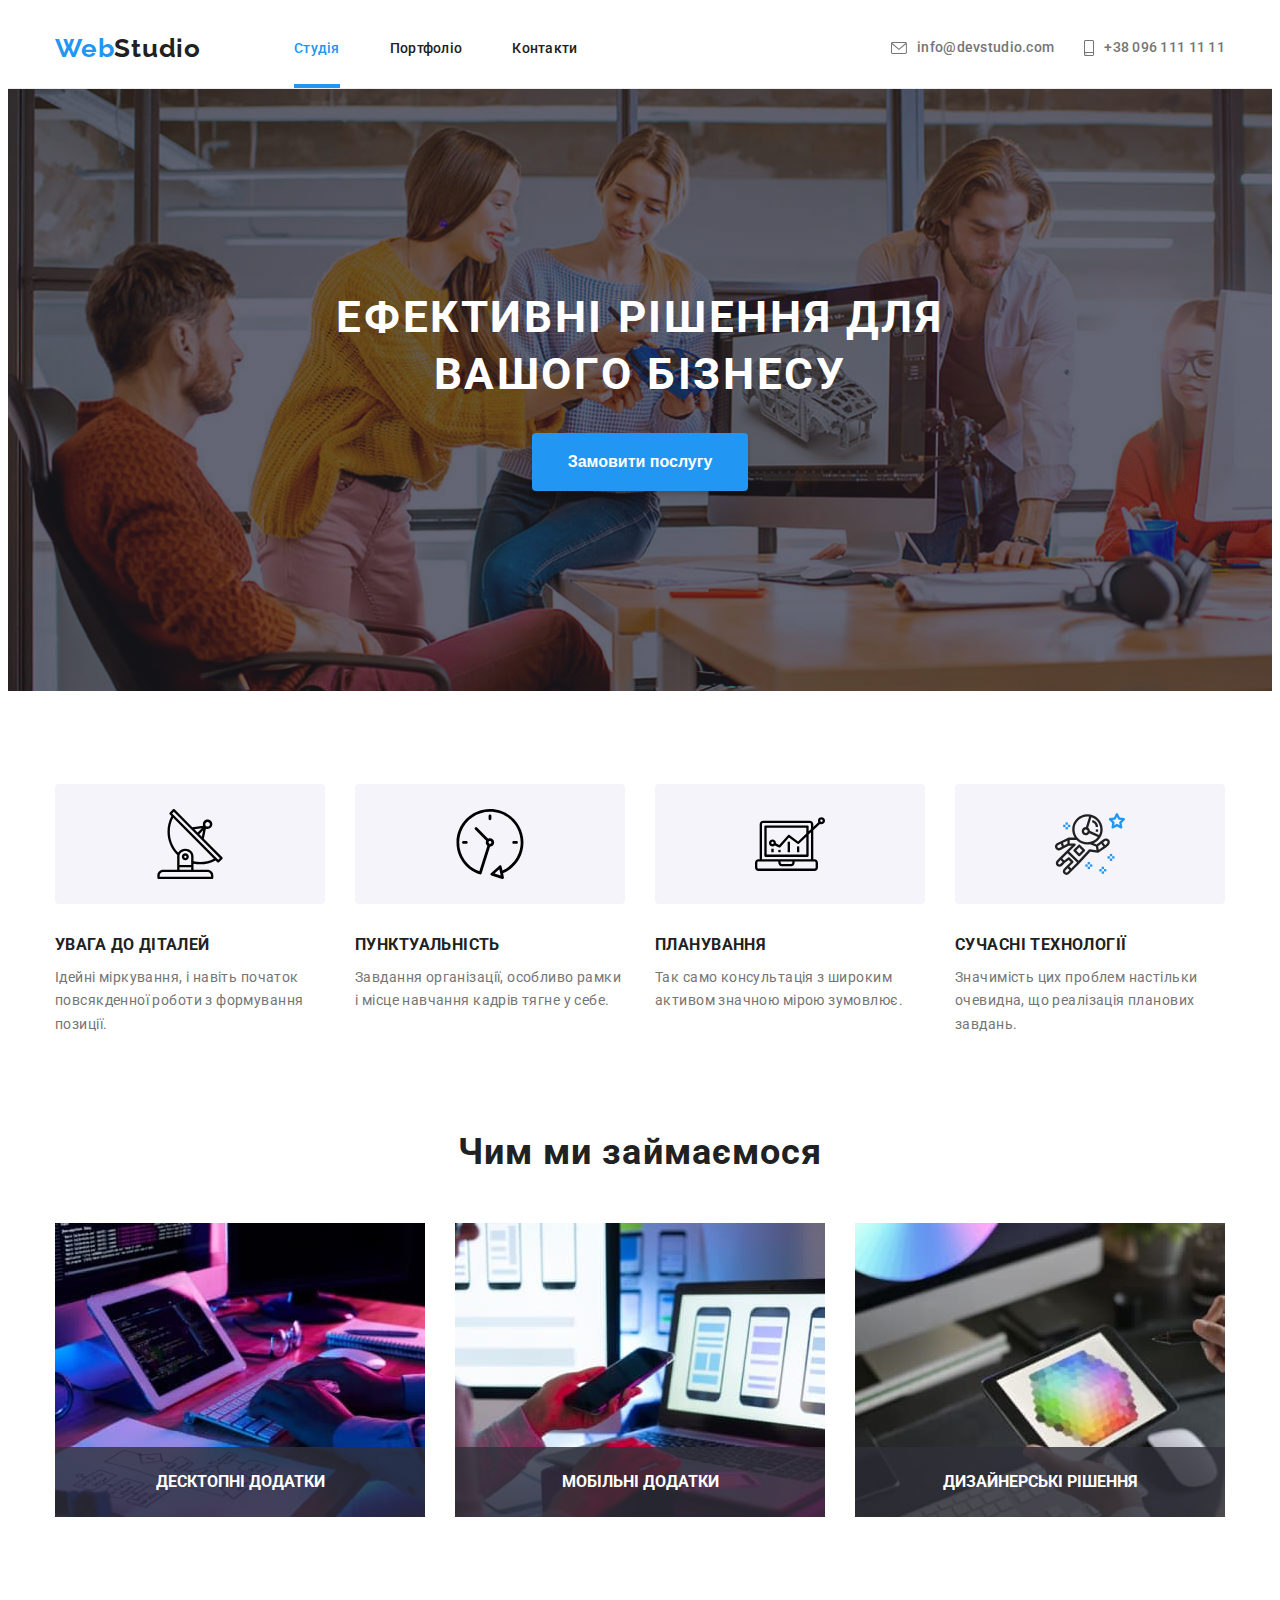
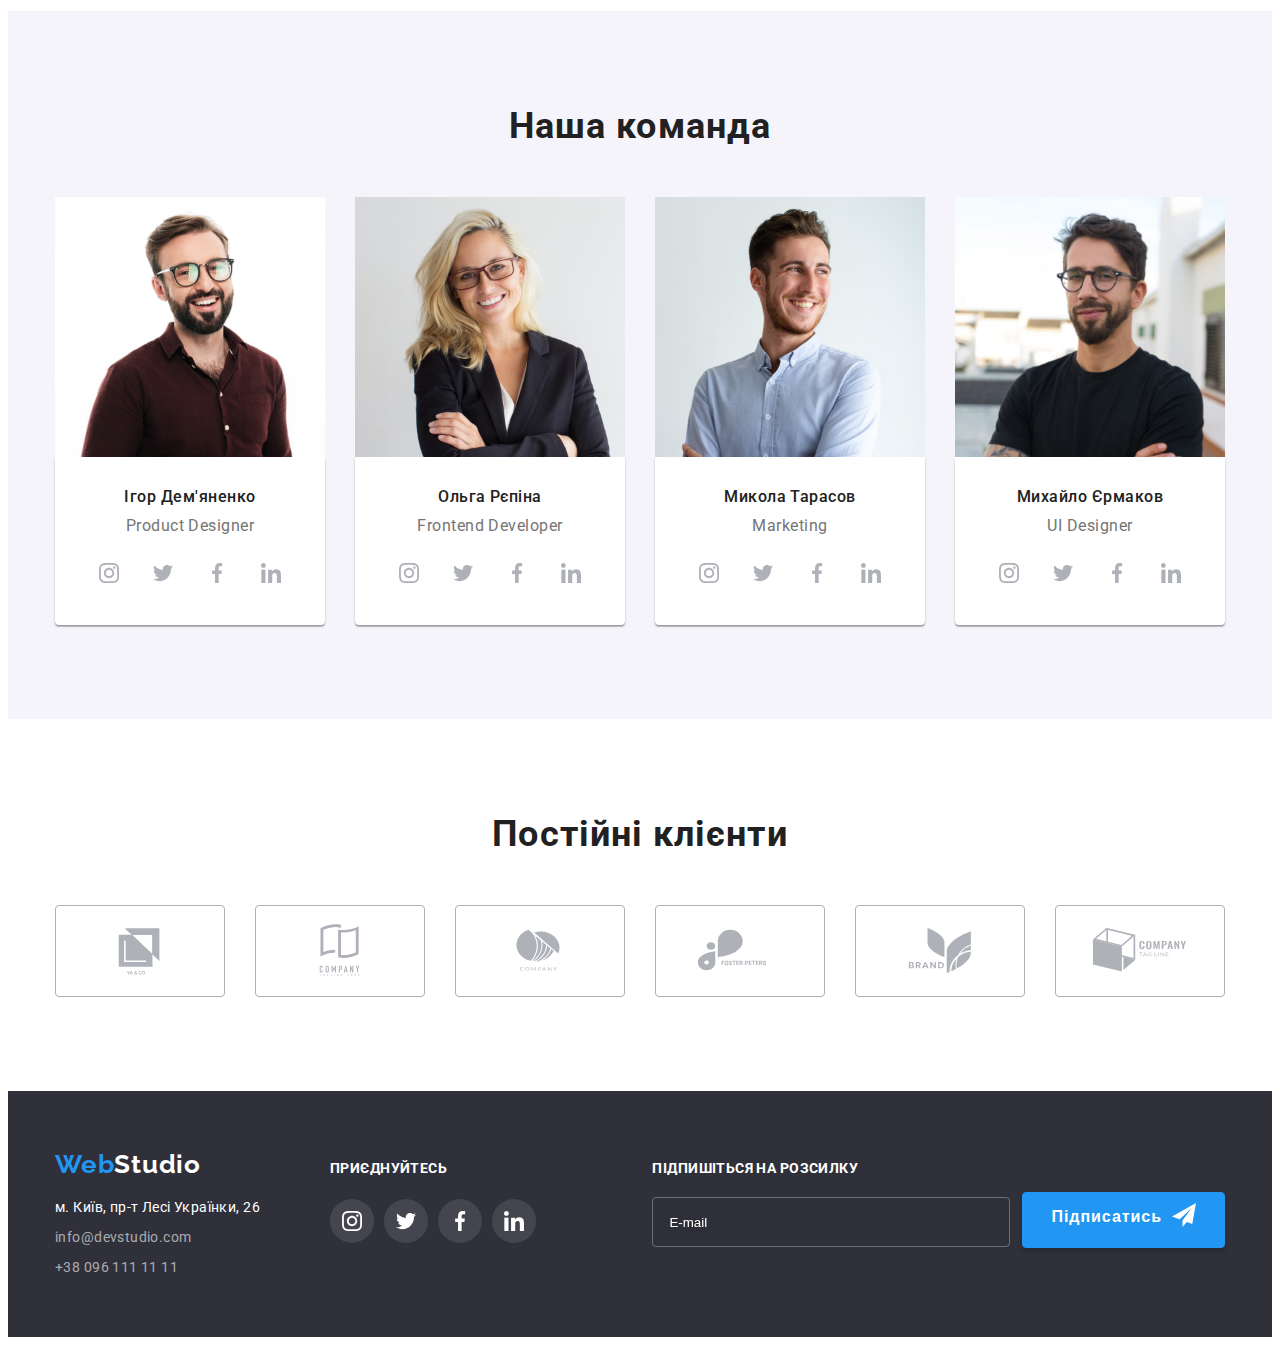
==== commit 44f6020f: "feat: add css footer form" ====
--- a/index.html
+++ b/index.html
@@ -495,13 +495,24 @@
             </li>
           </ul>
         </div>
-        <form class="is-speaker-form">
-          <label for="mail"></label>
-          <input type="email" name="mail" id="mail" />
-          <button type="submit">
+
+        <form class="footer_form">
+          <div class="footer_label_input">
+            <label class="footer_form_label" for="mail"
+              >Підпишіться на розсилку</label
+            >
+            <input
+              class="footer_form_input"
+              type="email"
+              name="mail"
+              id="mail"
+              placeholder="E-mail"
+            />
+          </div>
+          <button class="footer_form_btn" type="submit">
             Підписатись
-            <a href="" class="">
-              <svg class="social_icon">
+            <a href="#" class="footer_form_link">
+              <svg class="footer_form_icon">
                 <use href="./image/sprite.svg#icon-telegram"></use>
               </svg>
             </a>
@@ -513,78 +524,73 @@
     <div data-modal class="backdrop is-hidden">
       <div class="modal">
         <button data-modal-close class="btn_close_modal">✕</button>
-        <h3 class="form_title">Залиште свої дані, ми вам передзвонимо</h3>
-        <form class="form" autocomplete="off">
-          <div class="form_field">
-            <span class="form_icon">
+        <b class="modal_call_action">Залиште свої дані, ми вам передзвонимо</b>
+        <form class="form">
+          <label class="form_label">
+            <span class="form_text_label">Ім'я</span>
+            <span class="form_field">
+              <input
+                class="form_input"
+                type="text"
+                name="user_name"
+                placeholder=" "
+              />
               <svg class="icon_svg">
                 <use href="./image/sprite.svg#icon-person"></use>
               </svg>
             </span>
-            <label class="form_label" for="name">Ім'я</label>
-
-            <input
-              class="input_form"
-              type="text"
-              name="name"
-              id="name"
-              placeholder=" "
-            />
-          </div>
-          <div class="form_field">
-            <span class="form_icon">
+          </label>
+          <label class="form_label">
+            <span class="form_text_label">Телефон</span>
+            <span class="form_field">
+              <input
+                class="form_input"
+                type="tel"
+                name="user_phone"
+                placeholder=" "
+              />
               <svg class="icon_svg">
                 <use href="./image/sprite.svg#icon-phone"></use>
               </svg>
             </span>
-            <label class="form_label" for="phone"> Телефон</label>
-
-            <input
-              class="input_form"
-              type="tel"
-              name="phone"
-              id="phone"
-              placeholder=" "
-            />
-          </div>
-
-          <div class="form_field">
-            <span class="form_icon">
+          </label>
+
+          <label class="form_label">
+            <span class="form_text_label">Пошта </span>
+            <span class="form_field">
+              <input
+                class="form_input"
+                type="email"
+                name="user_email"
+                placeholder=" "
+              />
               <svg class="icon_svg">
                 <use href="./image/sprite.svg#icon-email_black"></use>
               </svg>
             </span>
-            <label class="form_label" for="email"> Пошта </label>
-            <input
-              class="input_form"
-              type="email"
-              name="email"
-              id="email"
-              placeholder=" "
-            />
-          </div>
-          <div class="text_comment">
-            <label class="form_label" for="comment"> Коментар</label>
+          </label>
+          <label class="">
+            <span class="form_text_label">Коментар </span>
             <textarea
-              name="comment"
-              id="comment"
-              cols=" "
-              rows=" "
+              class="form_textarea"
+              name="user_massage"
               placeholder="Введіть текст"
             ></textarea>
-          </div>
-          <div class="checkbox_submit">
-            <input class="checkbox" type="checkbox" name="policy" id="policy" />
-            <span class="checkbox_icon"></span>
-
-            <label class="label_policy" for="policy"
-              >Погоджуюся з розсилкою та приймаю
-              <a class="policy_link" href="#">Умови договору</a>
+          </label>
+          <div class="form_checkbox_wrapper">
+            <input
+              class="checkbox"
+              name="accept_policy"
+              type="checkbox"
+              id="policy_checkbox"
+            />
+            <label class="label_policy" for="policy_checkbox"
+              >Погоджуюся з розсилкою та приймаю &nbsp;
+              <a class="policy_checkbox_link" href="#">Умови договору</a>
             </label>
           </div>
-          <div class="submit">
-            <button class="btn_submit" type="submit">Відправити</button>
-          </div>
+
+          <button class="btn_submit" type="submit">Відправити</button>
         </form>
       </div>
     </div>
--- a/css/style.css
+++ b/css/style.css
@@ -528,6 +528,64 @@
 
   color: var(--color-opacity);
 }
+.footer_form {
+  display: flex;
+
+  margin-left: auto;
+}
+.footer_form_label {
+  display: block;
+  margin-bottom: 20px;
+  font-weight: 700;
+  font-size: 14px;
+  line-height: 1.2;
+  letter-spacing: 0.03em;
+  text-transform: uppercase;
+
+  color: #ffffff;
+}
+.footer_form_input {
+  display: flex;
+
+  width: 358px;
+  height: 50px;
+  padding-left: 16px;
+
+  border: 1px solid rgba(255, 255, 255, 0.3);
+  filter: drop-shadow(0px 4px 4px rgba(0, 0, 0, 0.15));
+  border-radius: 4px;
+  background-color: transparent;
+  color: #fff;
+}
+.footer_form_input::placeholder {
+  color: #fff;
+}
+.footer_form_btn {
+  display: flex;
+  margin-top: 32px;
+  margin-left: 12px;
+
+  padding: 10px 28px 10px 28px;
+  background: #2196f3;
+  border: 1px solid #2196f3;
+  box-shadow: 0px 4px 4px rgba(0, 0, 0, 0.15);
+  border-radius: 4px;
+  text-align: center;
+  font-weight: 700;
+  font-size: 16px;
+  line-height: 1.8;
+  color: #ffffff;
+  letter-spacing: 0.06em;
+}
+.footer_form_link {
+  margin-left: 10px;
+}
+.footer_form_icon {
+  width: 24px;
+  height: 24px;
+  fill: #fff;
+}
+
 .flex {
   display: flex;
   align-items: baseline;
@@ -720,7 +778,7 @@
   left: 50%;
   transform: scale(1) translate(-50%, -50%);
   transition: transform 250ms var(--timing-function);
-
+  padding: 40px;
   width: 528px;
   height: 581px;
   background-color: var(--color-background-primary);
@@ -751,11 +809,9 @@
 }
 .form {
   font-family: "Roboto";
-  padding: 0 40px 40px 40px;
-}
-
-.form_title {
-  padding-top: 40px;
+}
+.modal_call_action {
+  display: block;
   margin-bottom: 12px;
   text-align: center;
 
@@ -765,29 +821,13 @@
   letter-spacing: 0.03em;
   color: var(--color-primary);
 }
-.form_field {
-  position: relative;
+.form_label {
+  display: block;
   margin-bottom: 10px;
 }
-.input_form {
-  display: block;
-  padding-left: 42px;
-  width: 448px;
-  height: 40px;
-
-  border: 1px solid rgba(33, 33, 33, 0.2);
-  border-radius: 4px;
-  transition: border 250ms var(--timing-function),
-    fill 250ms var(--timing-function);
-}
-
-.input_form:hover,
-.input_form:focus {
-  border: 1px solid var(--color-action);
-}
-
-.form_label {
+.form_text_label {
   margin-bottom: 4px;
+  display: block;
 
   font-weight: 400;
   font-size: 12px;
@@ -796,40 +836,62 @@
   color: var(--color-text-deck);
 }
 
-.form_icon {
+.form_field {
+  position: relative;
+  display: block;
+}
+
+.form_input {
+  display: block;
+  padding-left: 42px;
+
+  width: 100%;
+  height: 40px;
+
+  border: 1px solid rgba(33, 33, 33, 0.2);
+  border-radius: 4px;
+  transition: border-color 250ms var(--timing-function);
+}
+
+.form_input:focus {
+  outline: none;
+  border-color: var(--color-action);
+}
+
+.icon_svg {
   position: absolute;
+  display: block;
   top: 50%;
   left: 12px;
-
-  display: inline-block;
-  fill: #212121;
-  transition: fill 250ms var(--timing-function);
-}
-
-.form_field:focus-within > .form_icon {
-  fill: var(--color-action);
-}
-.icon_svg {
+  transform: translateY(-50%);
+
   width: 18px;
   height: 18px;
-}
-
-textarea {
-  margin: 0;
+
+  fill: (--color-primary);
+  transition: fill 250ms var(--timing-function);
+}
+
+.form_input:focus + .icon_svg {
+  fill: var(--color-action);
+}
+
+.form_textarea {
   padding: 12px 16px;
   width: 100%;
   height: 120px;
 
   border: 1px solid rgba(33, 33, 33, 0.2);
   border-radius: 4px;
-  transition: border 250ms var(--timing-function);
+  transition: border-color 250ms var(--timing-function);
   resize: none;
 }
-.form_field textarea:hover,
-.form_field textarea:focus {
-  border: 1px solid var(--color-action);
-}
-.text_comment input::placeholder {
+
+.form_textarea:focus {
+  outline: none;
+  border-color: var(--color-action);
+}
+.form_textarea:placeholder {
   color: rgba(117, 117, 117, 0.5);
   font-size: 12px;
   line-height: 1.2;
@@ -847,62 +909,75 @@
   clip: rect(0 0 0 0);
   overflow: hidden;
 }
-.checkbox_submit {
+/* div */
+.form_checkbox_wrapper {
   display: flex;
   justify-content: center;
   align-items: center;
 
   margin-top: 20px;
+  margin-bottom: 30px;
 }
 /* create custom checkbox */
-.checkbox_icon {
-  display: block;
+.label_policy::before {
+  content: " ";
+  display: inline-block;
+  margin-right: 8px;
+
   width: 16px;
   height: 15px;
-  margin-right: 8px;
   border: 2px solid #212121;
-  border-radius: 4px;
-}
-.checkbox:checked + .checkbox_icon {
-  background-color: #2196f3;
+  border-radius: 2px;
+
+  transition: border-color 250ms var(--timing-function);
+}
+
+.checkbox:focus + .label_policy::before {
+  border-color: var(--color-action);
+}
+
+.checkbox:checked + .label_policy::before {
+  background-color: var(--color-action);
   background-image: url("../image/icon_check.svg");
   background-repeat: no-repeat;
-  background-size: cover;
+  background-size: contain;
   background-origin: border-box;
-  border-color: #2196f3;
+  border-color: var(--color-action);
+
+  transition: background-color 250ms var(--timing-function),
+    border-color 250ms var(--timing-function);
 }
 
 .label_policy {
-  letter-spacing: 0.03em;
   font-weight: 400;
   font-size: 14px;
-
+  letter-spacing: 0.03em;
   color: var(--color-text-deck);
 }
 
-.policy_link {
+.policy_checkbox_link {
   text-decoration: underline;
   color: var(--color-action);
 }
-.submit {
-  display: flex;
-  justify-content: center;
-  margin-top: 30px;
-}
+
 .btn_submit {
+  display: block;
+  margin: 0 auto;
   padding: 10px 52px;
 
   font-weight: 700;
   font-size: 16px;
   line-height: 1.88;
   color: var(--color-invert);
-  letter-spacing: 0.06em;
   background-color: var(--color-action);
   border-color: var(--color-action);
-
   box-shadow: 0px 4px 4px rgba(0, 0, 0, 0.15);
   border-radius: 4px;
-  transition: background-color 250ms var(--timing-function);
+
+  transition: background-color 250ms var(--timing-function),
+    color 250ms var(--timing-function),
+    border-color 250ms var(--timing-function),
+    box-shadow 250ms var(--timing-function);
 }
 .btn_submit:hover,
 .btn_submit :focus {
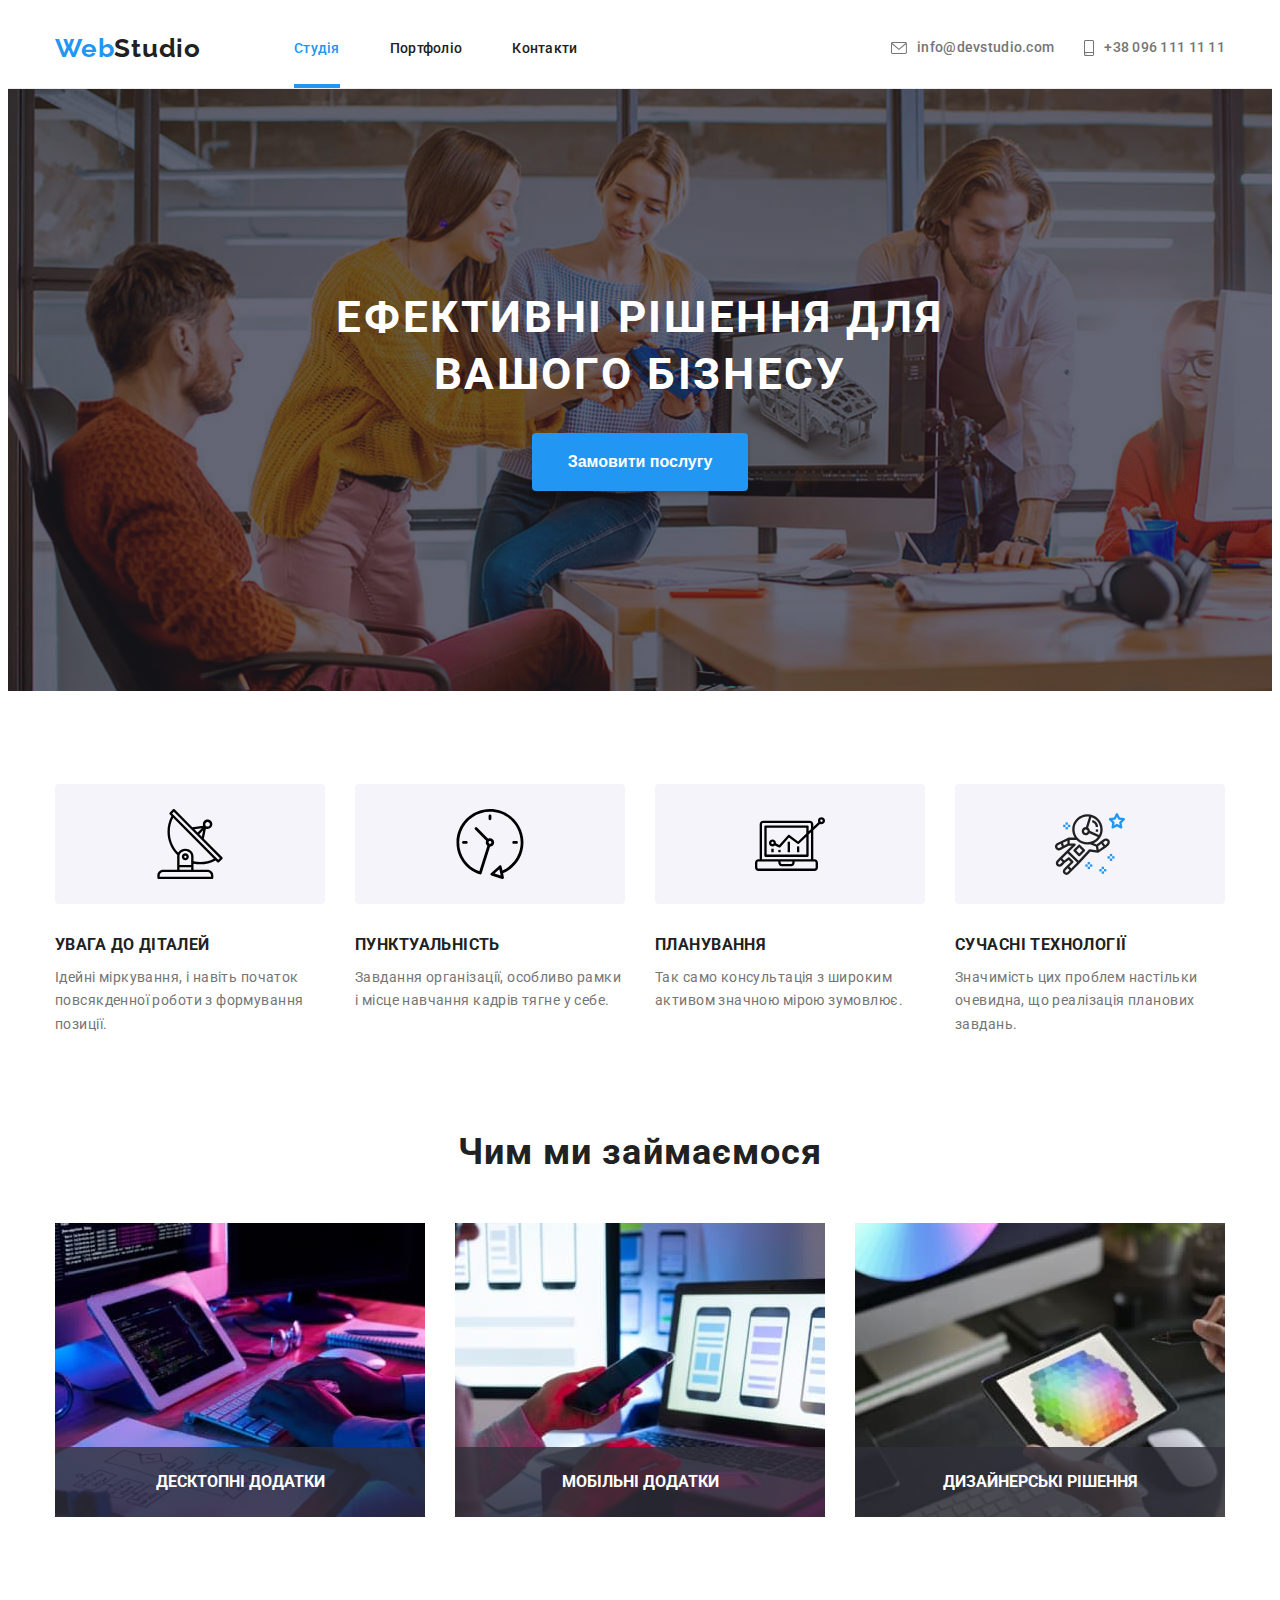
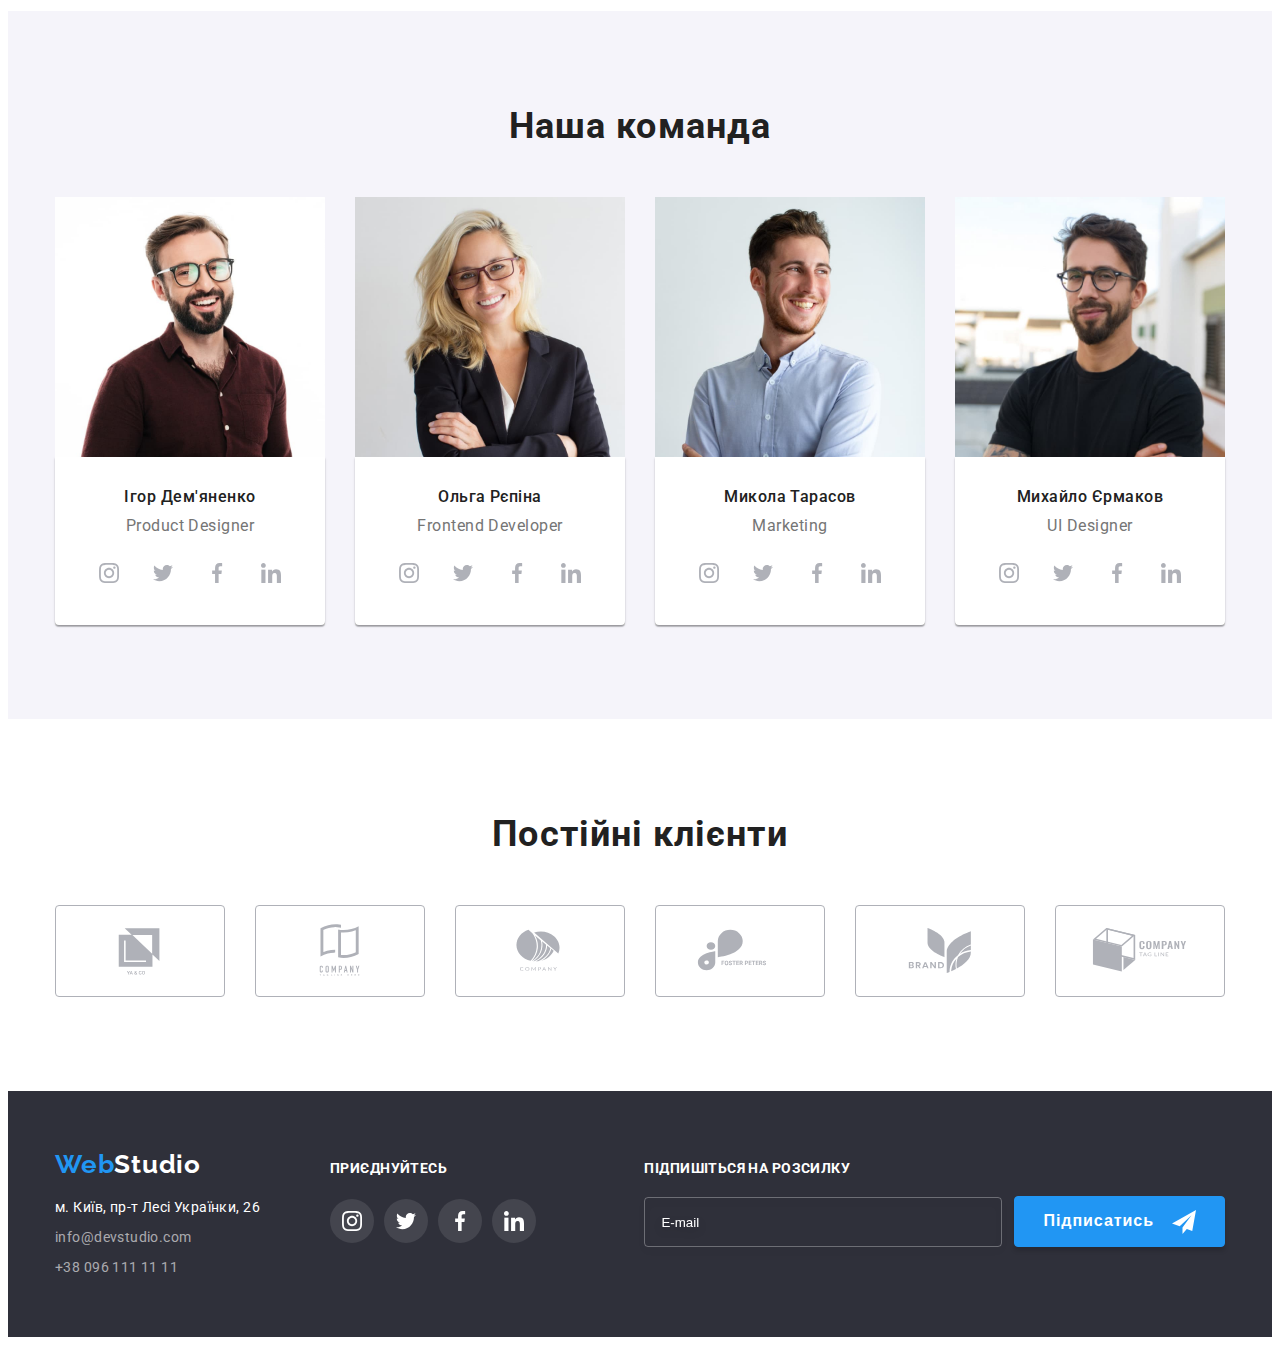
==== commit 1a58d5bc: "feat: add functionan on btn" ====
--- a/index.html
+++ b/index.html
@@ -495,28 +495,27 @@
             </li>
           </ul>
         </div>
-
         <form class="footer_form">
           <div class="footer_label_input">
-            <label class="footer_form_label" for="mail"
-              >Підпишіться на розсилку</label
-            >
+            <b class="footer_form_call">Підпишіться на розсилку</b>
             <input
               class="footer_form_input"
               type="email"
               name="mail"
-              id="mail"
               placeholder="E-mail"
+              required
             />
           </div>
-          <button class="footer_form_btn" type="submit">
-            Підписатись
-            <a href="#" class="footer_form_link">
-              <svg class="footer_form_icon">
-                <use href="./image/sprite.svg#icon-telegram"></use>
-              </svg>
-            </a>
-          </button>
+          <div class="footer_form_btn_svg">
+            <button class="footer_form_btn" type="submit">
+              Підписатись
+              <a href="#" class="footer_form_link">
+                <svg class="footer_form_icon">
+                  <use href="./image/sprite.svg#icon-telegram"></use>
+                </svg>
+              </a>
+            </button>
+          </div>
         </form>
       </div>
     </footer>
@@ -536,7 +535,7 @@
                 placeholder=" "
               />
               <svg class="icon_svg">
-                <use href="./image/sprite.svg#icon-person"></use>
+                <use href="./image/icons.svg#icon-person"></use>
               </svg>
             </span>
           </label>
@@ -550,7 +549,7 @@
                 placeholder=" "
               />
               <svg class="icon_svg">
-                <use href="./image/sprite.svg#icon-phone"></use>
+                <use href="./image/icons.svg#icon-phone"></use>
               </svg>
             </span>
           </label>
@@ -565,7 +564,7 @@
                 placeholder=" "
               />
               <svg class="icon_svg">
-                <use href="./image/sprite.svg#icon-email_black"></use>
+                <use href="./image/icons.svg#icon-email_black"></use>
               </svg>
             </span>
           </label>
--- a/css/style.css
+++ b/css/style.css
@@ -533,7 +533,7 @@
 
   margin-left: auto;
 }
-.footer_form_label {
+.footer_form_call {
   display: block;
   margin-bottom: 20px;
   font-weight: 700;
@@ -542,7 +542,7 @@
   letter-spacing: 0.03em;
   text-transform: uppercase;
 
-  color: #ffffff;
+  color: var(--color-invert);
 }
 .footer_form_input {
   display: flex;
@@ -555,35 +555,55 @@
   filter: drop-shadow(0px 4px 4px rgba(0, 0, 0, 0.15));
   border-radius: 4px;
   background-color: transparent;
-  color: #fff;
+  color: var(--color-invert);
+  transition: border-color 250ms var(--timing-function);
+}
+.footer_form_input:focus {
+  outline: none;
+  border-color: var(--color-action);
 }
 .footer_form_input::placeholder {
-  color: #fff;
+  color: var(--color-invert);
+}
+.footer_form_btn_svg {
+  margin-top: 36px;
+  margin-left: 12px;
 }
 .footer_form_btn {
-  display: flex;
-  margin-top: 32px;
-  margin-left: 12px;
-
-  padding: 10px 28px 10px 28px;
-  background: #2196f3;
-  border: 1px solid #2196f3;
+  position: relative;
+  min-width: 200px;
+  padding: 10px 60px 10px 28px;
+  border: 1px solid var(--color-action);
   box-shadow: 0px 4px 4px rgba(0, 0, 0, 0.15);
   border-radius: 4px;
+
+  background-color: var(--color-background-action);
+  color: var(--color-invert);
   text-align: center;
   font-weight: 700;
   font-size: 16px;
   line-height: 1.8;
-  color: #ffffff;
   letter-spacing: 0.06em;
-}
-.footer_form_link {
-  margin-left: 10px;
+  transition: background-color 250ms var(--timing-function);
+}
+
+.footer_form_btn:hover,
+.footer_form_btn:focus {
+  background-color: var(--background-color-even);
 }
 .footer_form_icon {
+  position: absolute;
+  top: 50%;
+  right: 28px;
+  transform: translateY(-50%);
+
   width: 24px;
   height: 24px;
   fill: #fff;
+}
+
+.footer_form_link {
+  margin-left: 10px;
 }
 
 .flex {
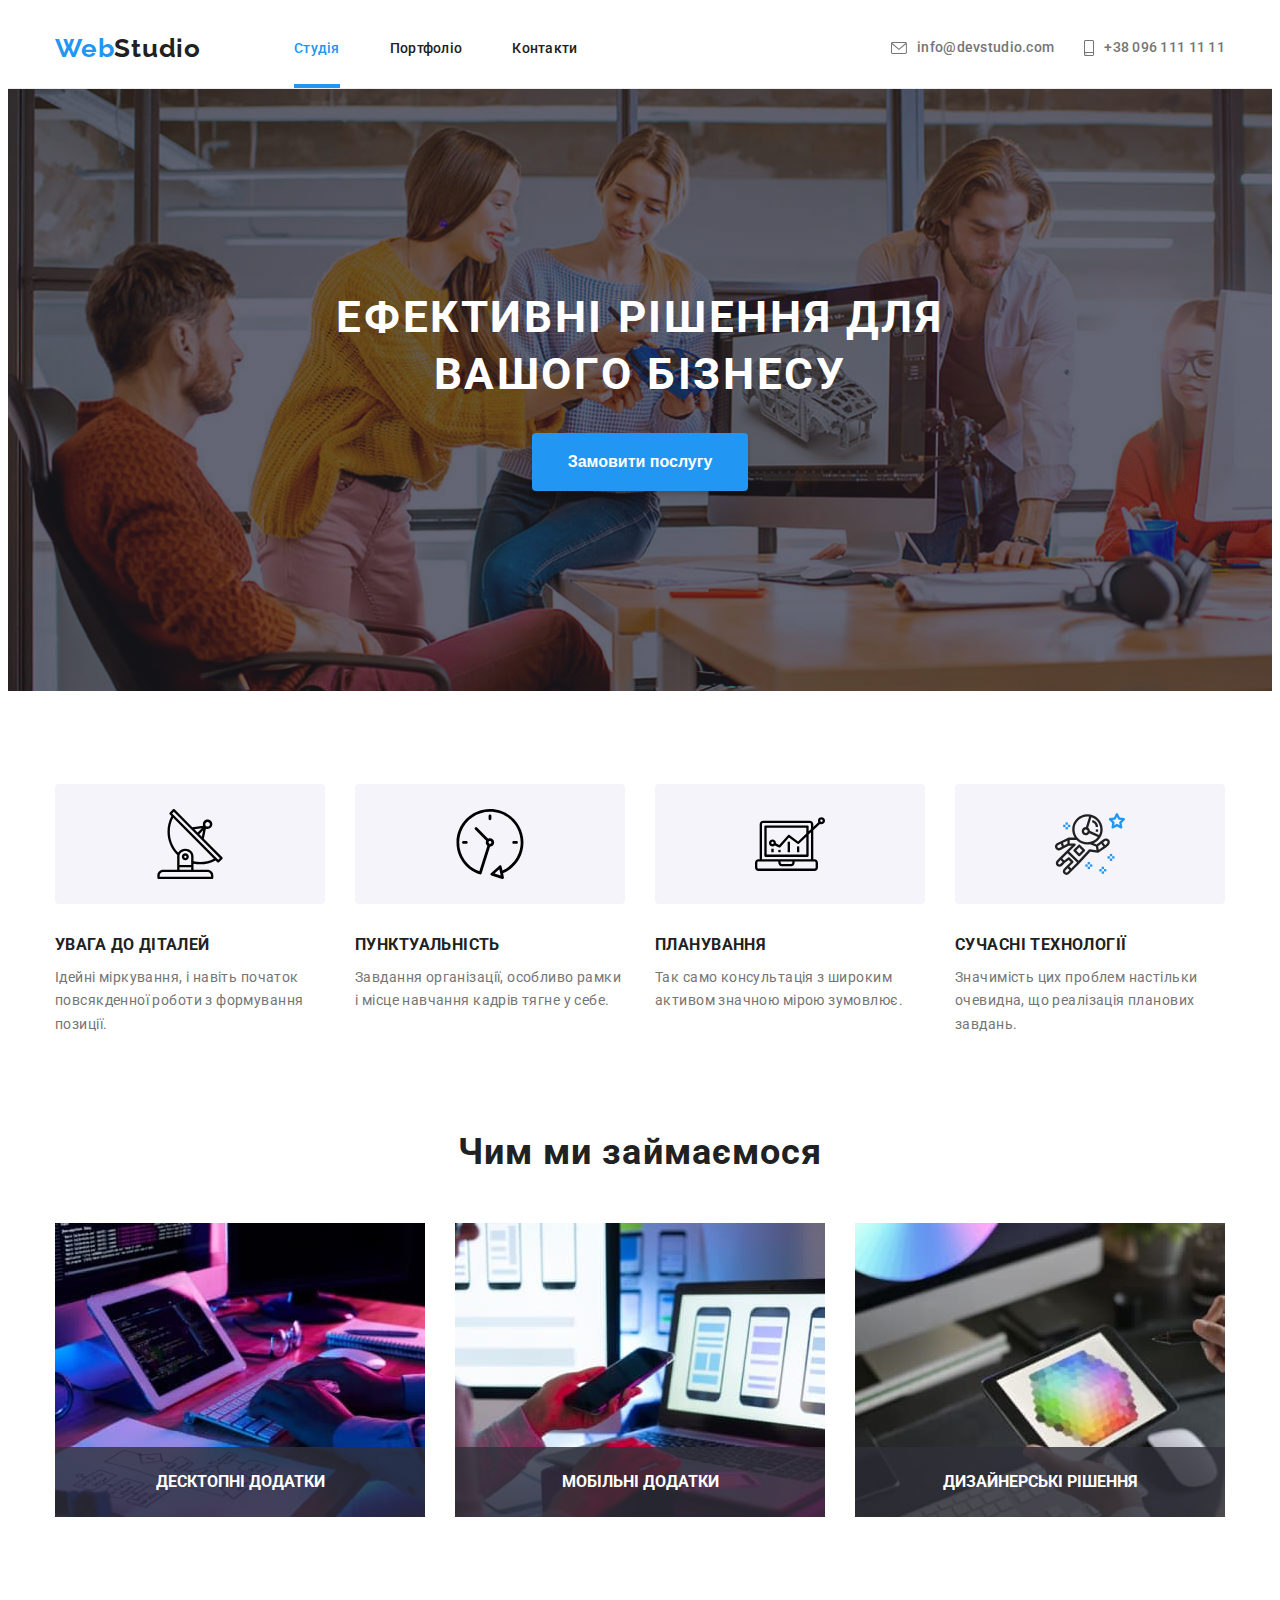
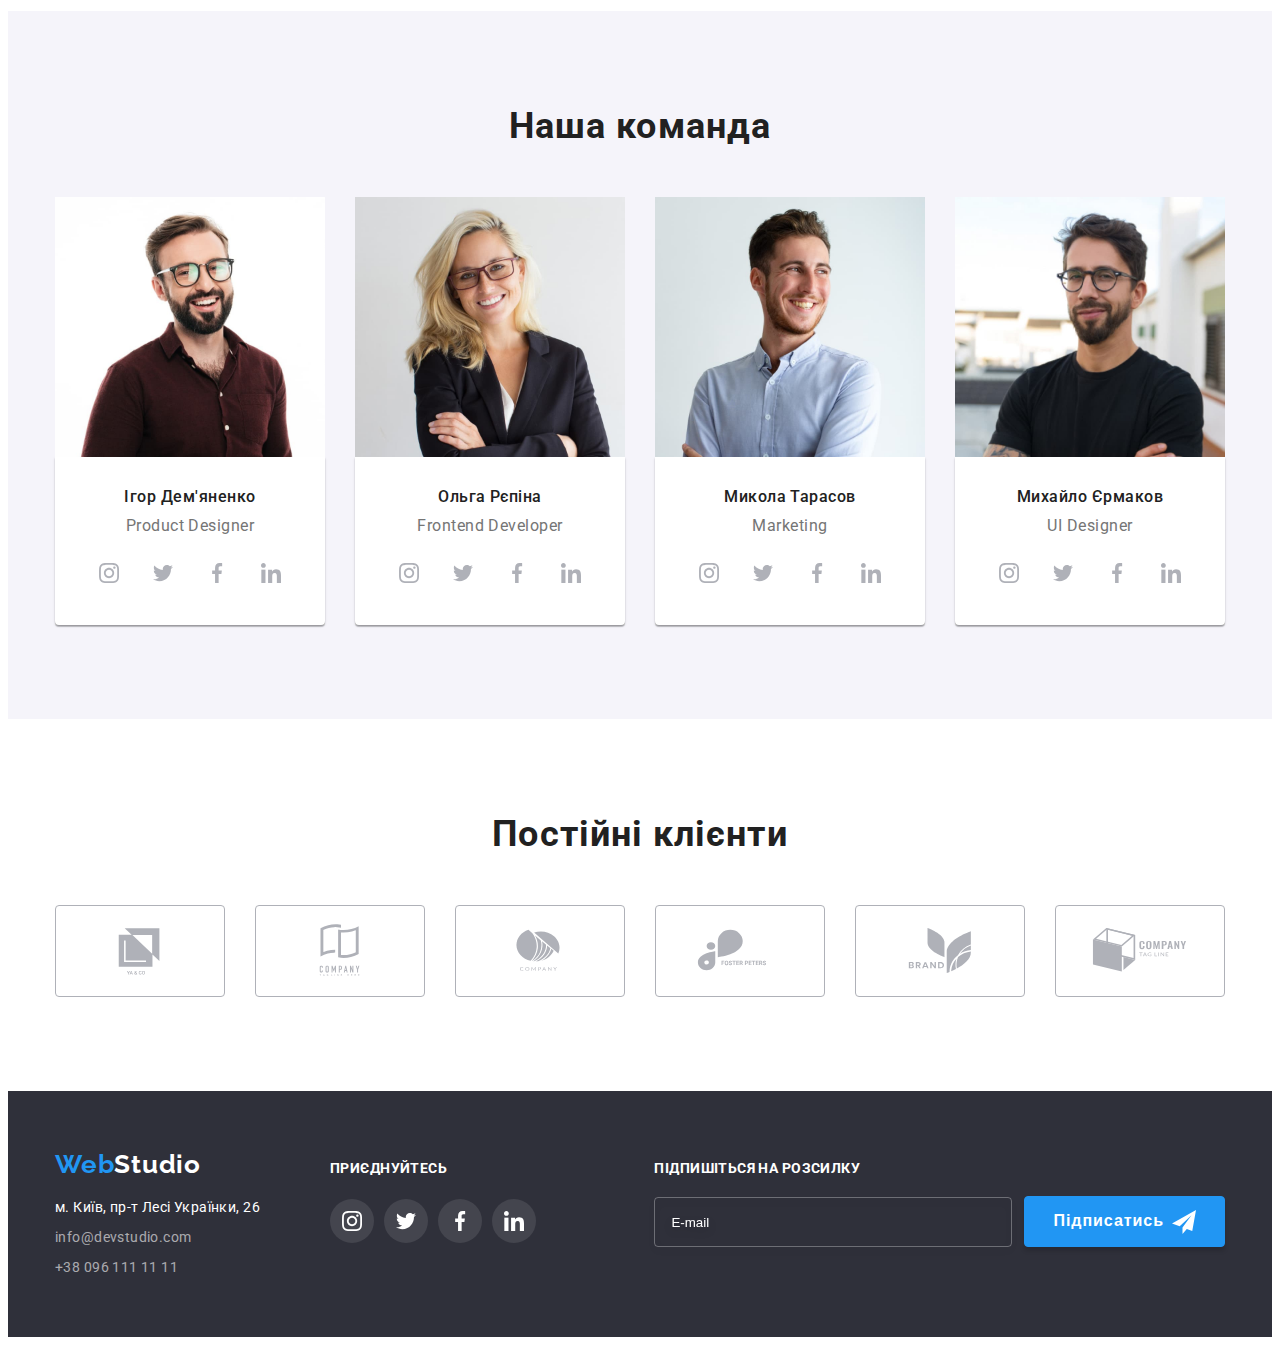
==== commit 6b80213b: "fix: css" ====
--- a/index.html
+++ b/index.html
@@ -506,23 +506,25 @@
               required
             />
           </div>
-          <div class="footer_form_btn_svg">
-            <button class="footer_form_btn" type="submit">
-              Підписатись
-              <a href="#" class="footer_form_link">
-                <svg class="footer_form_icon">
-                  <use href="./image/sprite.svg#icon-telegram"></use>
-                </svg>
-              </a>
-            </button>
-          </div>
+
+          <button class="footer_form_btn" type="submit">
+            Підписатись
+
+            <svg class="footer_form_icon">
+              <use href="./image/sprite.svg#icon-telegram"></use>
+            </svg>
+          </button>
         </form>
       </div>
     </footer>
 
     <div data-modal class="backdrop is-hidden">
       <div class="modal">
-        <button data-modal-close class="btn_close_modal">✕</button>
+        <button data-modal-close class="btn_close_modal">
+          <svg class="modal_svg_close">
+            <use href="./image/sprite.svg#icon-close_modal"></use>
+          </svg>
+        </button>
         <b class="modal_call_action">Залиште свої дані, ми вам передзвонимо</b>
         <form class="form">
           <label class="form_label">
--- a/css/style.css
+++ b/css/style.css
@@ -565,12 +565,11 @@
 .footer_form_input::placeholder {
   color: var(--color-invert);
 }
-.footer_form_btn_svg {
+
+.footer_form_btn {
+  position: relative;
   margin-top: 36px;
   margin-left: 12px;
-}
-.footer_form_btn {
-  position: relative;
   min-width: 200px;
   padding: 10px 60px 10px 28px;
   border: 1px solid var(--color-action);
@@ -597,13 +596,12 @@
   right: 28px;
   transform: translateY(-50%);
 
+  display: block;
+  margin-left: 10px;
+
   width: 24px;
   height: 24px;
   fill: #fff;
-}
-
-.footer_form_link {
-  margin-left: 10px;
 }
 
 .flex {
@@ -811,21 +809,29 @@
   position: absolute;
   top: 8px;
   right: 8px;
+  display: flex;
+  justify-content: center;
+  align-items: center;
+
   padding: 0;
+
   width: 30px;
   height: 30px;
-
   font-weight: 600;
   border: 1px solid rgba(0, 0, 0, 0.1);
   border-radius: 50%;
   background-color: var(--color-background-primary);
-
-  transition: color 250ms var(--timing-function);
-}
-
-.btn_close_modal:hover,
-.btn_close_modal:focus {
-  color: var(--color-action);
+}
+
+.modal_svg_close {
+  width: 18px;
+  height: 18px;
+  transition: fill 250ms var(--timing-function);
+}
+
+.modal_svg_close:hover,
+.modal_svg_close:focus {
+  fill: var(--color-action);
 }
 .form {
   font-family: "Roboto";
